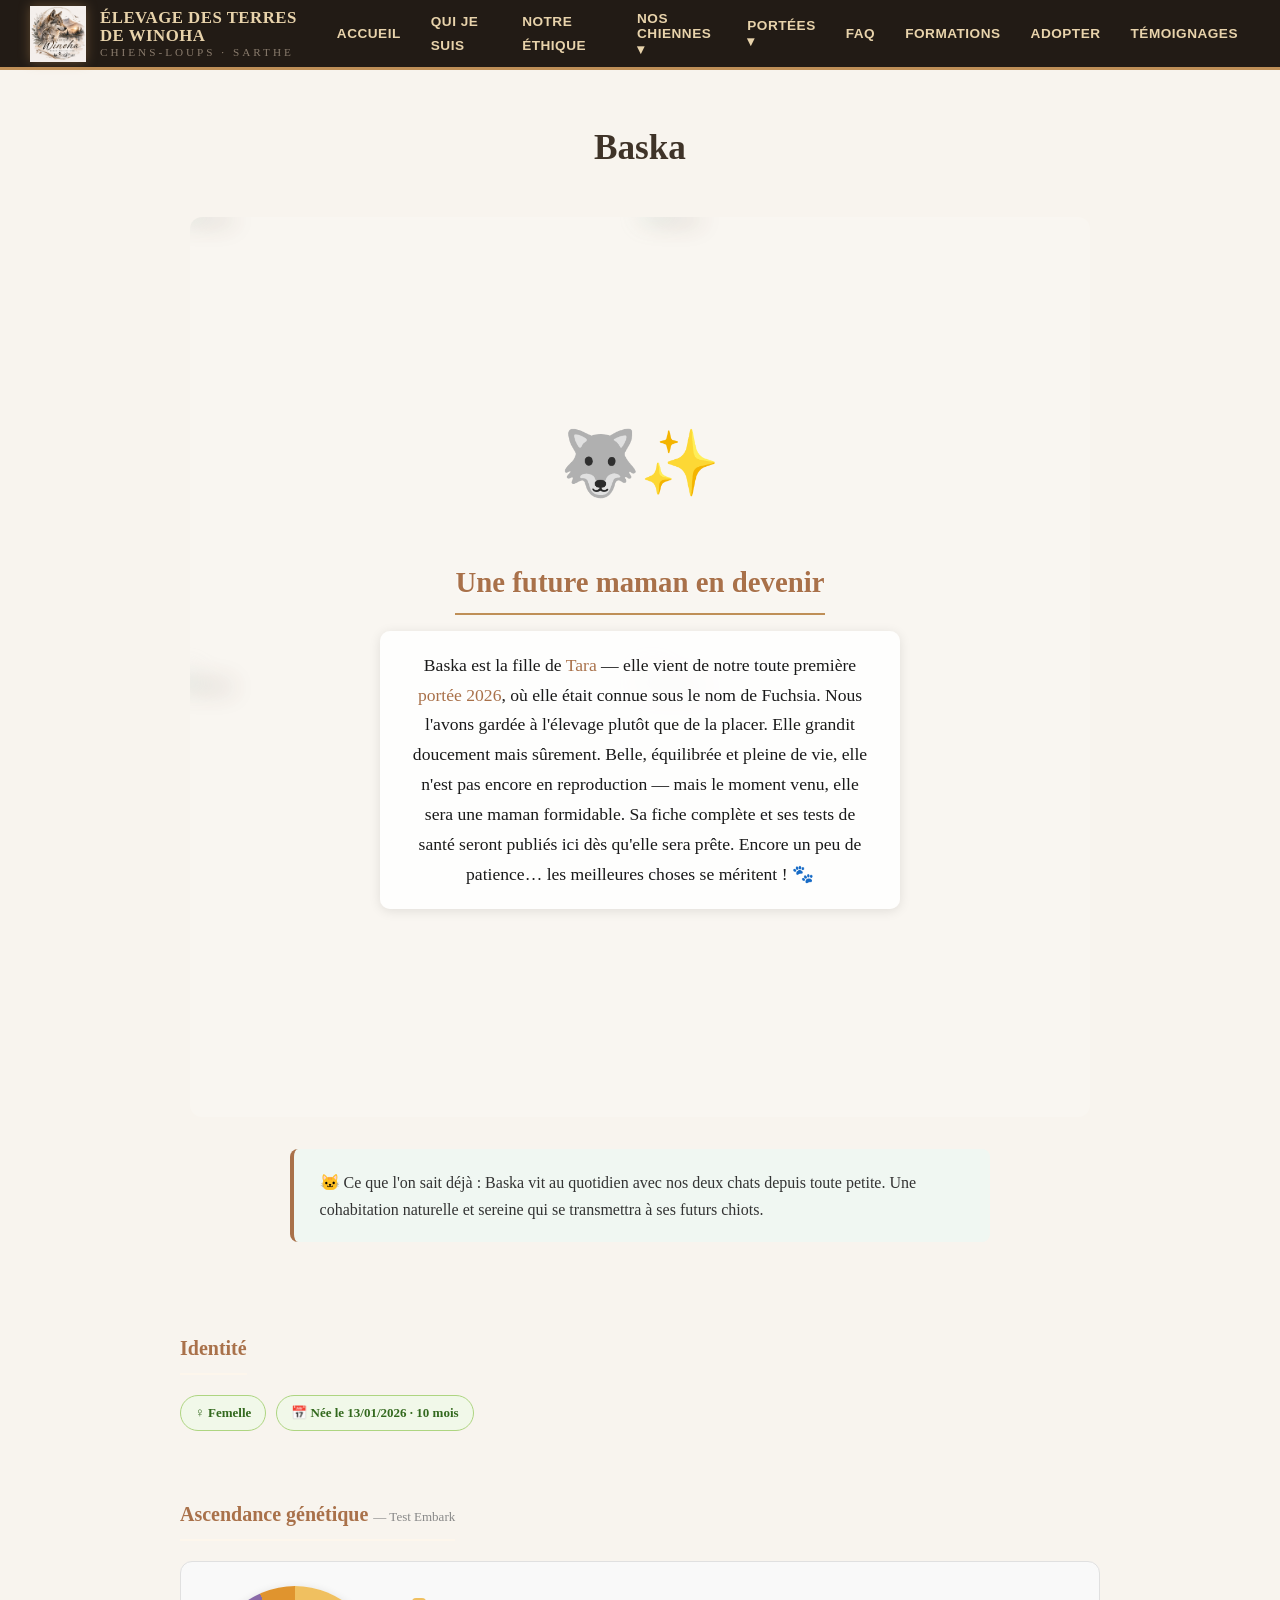
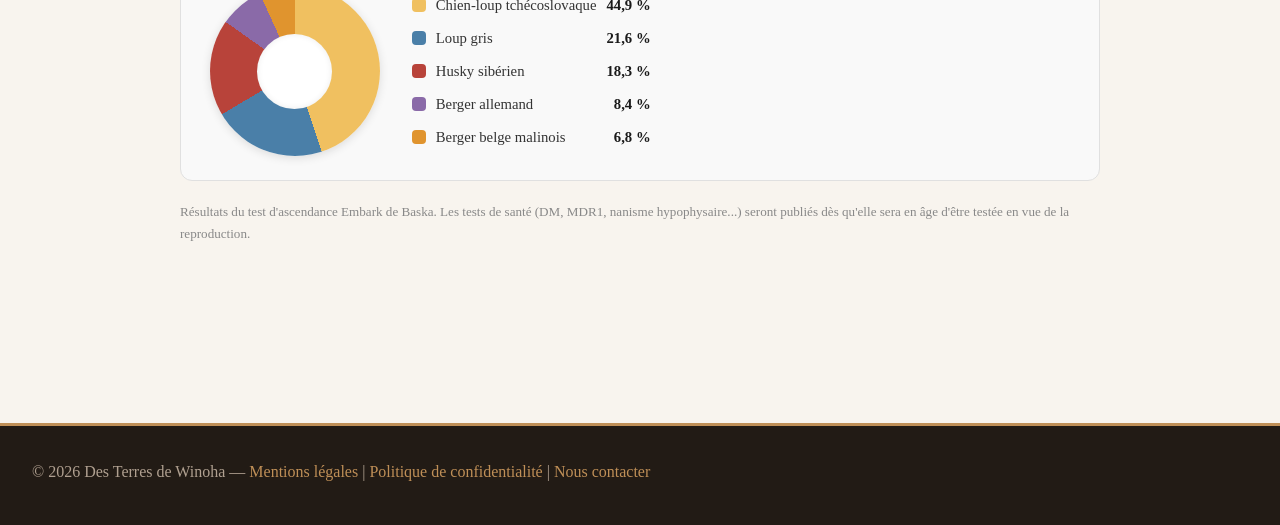
==== Baska.html @ 341aea9a "Add files via upload" ====
<!DOCTYPE html>
<html lang="fr">
<head>
<meta charset="UTF-8">
<meta name="description" content="Baska (ex-Fuchsia), fille de Tara issue de la portée 2026, future reproductrice de l'élevage Des Terres de Winoha en Sarthe.">
<meta name="viewport" content="width=device-width, initial-scale=1.0">
<title>Baska — Future reproductrice chien loup | Des Terres de Winoha</title>
<link rel="stylesheet" href="style.css?v=2">
<meta property="og:type" content="website">
<meta property="og:site_name" content="Des Terres de Winoha">
<meta property="og:title" content="Baska — Future reproductrice chien loup | Des Terres de Winoha">
<meta property="og:description" content="Baska (ex-Fuchsia), fille de Tara issue de la portée 2026, future reproductrice de l'élevage Des Terres de Winoha en Sarthe.">
<meta property="og:image" content="https://www.desterresdewinoha.fr/photos/logo-des-terres-de-winoha.png">
<meta property="og:image:width" content="512">
<meta property="og:image:height" content="512">
<meta property="og:url" content="https://www.desterresdewinoha.fr/Baska.html">
<meta name="twitter:card" content="summary">
<meta name="twitter:title" content="Baska — Future reproductrice chien loup | Des Terres de Winoha">
<meta name="twitter:description" content="Baska (ex-Fuchsia), fille de Tara issue de la portée 2026, future reproductrice de l'élevage Des Terres de Winoha en Sarthe.">
<meta name="twitter:image" content="https://www.desterresdewinoha.fr/photos/logo-des-terres-de-winoha.png">
<link rel="canonical" href="https://www.desterresdewinoha.fr/Baska.html">
<script src="Scripts/include.js?v=2" defer></script>
<script src="Scripts/burger.js?v=2" defer></script>
</head>
<body>

<div id="site-header"></div>

<h1>Baska</h1>

<div class="baska-en-devenir">
  <div class="baska-photos-floues">
    <img loading="lazy" src="photos/baska-chien-loup-avec-chaton-wolfpack.jpg" alt="Baska">
    <img loading="lazy" src="photos/baska-chien-loup-tunnel-chat-wolfpack.jpg" alt="Baska">
    <img loading="lazy" src="photos/baska-chien-loup-avec-chaton-wolfpack.jpg" alt="Baska">
    <img loading="lazy" src="photos/baska-chien-loup-tunnel-chat-wolfpack.jpg" alt="Baska">
  </div>
  <div class="baska-overlay">
    <div class="baska-emoji">🐺✨</div>
    <h2>Une future maman en devenir</h2>
    <p>
      Baska est la fille de <a href="Tara.html">Tara</a> — elle vient de notre toute première <a href="portee2026.html">portée 2026</a>, où elle était connue sous le nom de Fuchsia. Nous l'avons gardée à l'élevage plutôt que de la placer.
      Elle grandit doucement mais sûrement. Belle, équilibrée et pleine de vie, 
      elle n'est pas encore en reproduction — mais le moment venu, elle sera une maman 
      formidable. Sa fiche complète et ses tests de santé seront publiés ici dès qu'elle 
      sera prête. Encore un peu de patience… les meilleures choses se méritent ! 🐾
    </p>
  </div>
</div>

<div class="baska-encart-chat">
  🐱 Ce que l'on sait déjà : Baska vit au quotidien avec nos deux chats depuis toute petite. 
  Une cohabitation naturelle et sereine qui se transmettra à ses futurs chiots.
</div>

<div class="page-chien">

  <!-- IDENTITÉ -->
  <div class="section-fiche">
    <h2>Identité</h2>
    <div class="badges-identite">
      <span class="badge">♀ Femelle</span>
      <span class="badge">📅 Née le 13/01/2026 · <span id="age-baska"></span></span>
    </div>
  </div>

  <!-- ASCENDANCE GÉNÉTIQUE EMBARK -->
  <div class="section-fiche">
    <h2>Ascendance génétique <span style="font-size:13px; font-weight:400; color:#888;">— Test Embark</span></h2>

    <div class="bloc-genetique-ascendance">
      <div class="camembert-genetique" style="background: conic-gradient(
        var(--gene-clt) 0% 44.9%,
        var(--gene-loup) 44.9% 66.5%,
        var(--gene-husky) 66.5% 84.8%,
        var(--gene-berger) 84.8% 93.2%,
        var(--gene-malinois) 93.2% 100%
      );"></div>
      <ul class="legende-genetique">
        <li><span class="legende-pastille" style="background:var(--gene-clt);"></span> Chien-loup tchécoslovaque <span class="legende-pourcentage">44,9 %</span></li>
        <li><span class="legende-pastille" style="background:var(--gene-loup);"></span> Loup gris <span class="legende-pourcentage">21,6 %</span></li>
        <li><span class="legende-pastille" style="background:var(--gene-husky);"></span> Husky sibérien <span class="legende-pourcentage">18,3 %</span></li>
        <li><span class="legende-pastille" style="background:var(--gene-berger);"></span> Berger allemand <span class="legende-pourcentage">8,4 %</span></li>
        <li><span class="legende-pastille" style="background:var(--gene-malinois);"></span> Berger belge malinois <span class="legende-pourcentage">6,8 %</span></li>
      </ul>
    </div>
    <p class="mention-ascendance">Résultats du test d'ascendance Embark de Baska. Les tests de santé (DM, MDR1, nanisme hypophysaire...) seront publiés dès qu'elle sera en âge d'être testée en vue de la reproduction.</p>
  </div>

</div>

<script>
function calculerAgeLisible(dateNaissanceISO) {
  var naissance = new Date(dateNaissanceISO);
  var maintenant = new Date();
  var annees = maintenant.getFullYear() - naissance.getFullYear();
  var mois = maintenant.getMonth() - naissance.getMonth();
  if (maintenant.getDate() < naissance.getDate()) mois--;
  if (mois < 0) { annees--; mois += 12; }
  if (annees <= 0) return mois + ' mois';
  if (mois === 0) return annees + ' an' + (annees > 1 ? 's' : '');
  return annees + ' an' + (annees > 1 ? 's' : '') + ' et ' + mois + ' mois';
}
document.addEventListener('DOMContentLoaded', function () {
  var elAge = document.getElementById('age-baska');
  if (elAge) elAge.textContent = calculerAgeLisible('2026-01-13');
});
</script>

<div id="site-footer"></div>

</body>
</html>
---- style.css ----
/* ============================================================
   DES TERRES DE WINOHA — Identité visuelle 2026 (v2)
   Palette inspirée du nouveau logo — aquarelle sépia chaude
   Palette :
     --noir       : #221b15   (encre profonde, fond header)
     --brun-loup  : #3f3328   (brun terre du pelage, marque)
     --orange     : #a9714a   (terracotta chaud, boutons/CTA)
     --or         : #bf8f57   (or-brun doux, accents)
     --or-clair   : #e8d3ab   (beige doré clair, halos/badges)
     --gris-loup  : #8a7c6d   (taupe neutre, sous-titres)
     --blanc-neige: #f8f4ee   (fond crème chaud)
     --vert-foret : #5c6b4a   (sauge discret, indicateurs positifs)
     --texte      : #2a2016   (texte principal)
   ============================================================ */

:root {
  --noir:        #221b15;
  --brun-loup:   #3f3328;
  --orange:      #a9714a;
  --or:          #bf8f57;
  --or-clair:    #e8d3ab;
  --gris-loup:   #8a7c6d;
  --blanc-neige: #f8f4ee;
  --vert-foret:  #5c6b4a;
  --texte:       #2a2016;
  --fond-clair:  #fdf9f3;
  --fond-card:   #fdf9f3;
}

/* ==================== BASE ==================== */

*, *::before, *::after { box-sizing: border-box; }

html { scroll-behavior: smooth; }

body {
  font-family: Georgia, 'Times New Roman', serif;
  margin: 0;
  background: var(--blanc-neige);
  color: var(--texte);
  line-height: 1.7;
}

h1, h2, h3, h4 {
  font-family: Georgia, serif;
  color: var(--brun-loup);
}

h1 {
  font-size: 2.2rem;
  text-align: center;
  padding: 1.5rem 1rem 0.5rem;
  color: var(--brun-loup);
}

h2 {
  font-size: 1.5rem;
  border-bottom: 2px solid var(--or);
  padding-bottom: 6px;
  display: inline-block;
}

a { color: var(--orange); text-decoration: none; }
a:hover { color: var(--or); text-decoration: underline; }

/* ==================== HEADER ==================== */

header {
  background: var(--noir);
  padding: 0 30px;
  display: flex;
  justify-content: space-between;
  align-items: center;
  position: relative;
  z-index: 100;
  border-bottom: 3px solid var(--or);
  min-height: 70px;
}

.header-logo {
  display: flex;
  align-items: center;
  gap: 14px;
  text-decoration: none;
}

.header-logo img {
  height: 56px;
  width: 56px;
  object-fit: contain;
  filter: drop-shadow(0 0 6px rgba(191,143,87,0.4));
}

.header-logo-text {
  display: flex;
  flex-direction: column;
  line-height: 1.1;
}

.header-logo-text .logo-title {
  font-family: Georgia, serif;
  font-size: 1.05rem;
  font-weight: bold;
  color: var(--or-clair);
  letter-spacing: 0.5px;
  text-transform: uppercase;
  max-width: 260px;
}

.header-logo-text .logo-subtitle {
  font-size: 0.7rem;
  color: var(--gris-loup);
  letter-spacing: 3px;
  text-transform: uppercase;
}

/* ==================== NAVIGATION ==================== */

/* Wrapper de scroll mobile (neutre sur desktop) */
.nav-scroll-wrapper {
  display: contents;
}

nav {
  display: flex;
  align-items: center;
  gap: 6px;
}

nav a, .dropbtn {
  text-decoration: none;
  color: var(--or-clair);
  font-weight: bold;
  font-family: Arial, sans-serif;
  font-size: 0.85rem;
  letter-spacing: 0.5px;
  text-transform: uppercase;
  padding: 8px 12px;
  border-radius: 4px;
  transition: background 0.2s, color 0.2s;
  background: none;
  border: none;
  cursor: pointer;
  text-align: left;
}

nav a:hover, .dropbtn:hover {
  background: rgba(191,143,87,0.15);
  color: var(--or);
  text-decoration: none;
}

/* Dropdowns — le panel est géré par #dd-panel dans le HTML + burger.js */
.nav-dropdown { position: relative; }

/* ==================== HERO / BANNIÈRE ==================== */

.hero-banniere {
  width: 100%;
  height: 420px;
  position: relative;
  overflow: hidden;
}

.hero-banniere img {
  width: 100%;
  height: 100%;
  object-fit: cover;
  object-position: center 30%;
}

.hero-banniere-overlay {
  position: absolute;
  inset: 0;
  background: linear-gradient(
    to bottom,
    rgba(26,20,16,0.2) 0%,
    rgba(26,20,16,0.1) 30%,
    rgba(26,20,16,0.7) 70%,
    rgba(26,20,16,0.92) 100%
  );
  display: flex;
  flex-direction: column;
  align-items: center;
  justify-content: flex-end;
  padding-bottom: 40px;
  text-align: center;
}

.hero-banniere-overlay h1 {
  color: var(--or-clair);
  font-size: 2.8rem;
  text-shadow: 0 2px 12px rgba(0,0,0,0.7);
  margin: 0 0 8px;
  padding: 0;          /* annule le padding global du h1 */
  text-align: center;
}

.hero-banniere-overlay p {
  color: #e8d5b0;
  font-size: 1.1rem;
  text-shadow: 0 1px 6px rgba(0,0,0,0.6);
  margin: 0;
}

/* ==================== HERO CHIEN (fiches Tara etc.) ==================== */

.hero-chien {
  width: 100%;
  height: 320px;
  position: relative;
  overflow: hidden;
}

.hero-chien img {
  width: 100%;
  height: 100%;
  object-fit: cover;
  object-position: center 20%;
}

.hero-chien-overlay {
  position: absolute;
  inset: 0;
  background: linear-gradient(to bottom, transparent 50%, rgba(26,20,16,0.7) 100%);
}

/* ==================== CONTENU PRINCIPAL ==================== */

main, .page-content {
  max-width: 1100px;
  margin: 0 auto;
  padding: 2rem 1.5rem;
}

p { margin: 0 0 1rem; }

/* ==================== CARDS / SECTIONS ==================== */

.card {
  background: var(--fond-card);
  border-radius: 10px;
  box-shadow: 0 2px 12px rgba(61,46,30,0.1);
  padding: 1.5rem 2rem;
  margin-bottom: 2rem;
  border-top: 3px solid var(--or);
}

/* ==================== FOOTER ==================== */

footer {
  background: var(--noir);
  color: #b0a090;
  padding: 2rem 2rem 1.5rem;
  margin-top: 3rem;
  border-top: 3px solid var(--or);
}

footer a { color: var(--or); }
footer a:hover { color: var(--or-clair); }

.footer-content {
  display: flex;
  justify-content: space-between;
  flex-wrap: wrap;
  gap: 1.5rem;
  max-width: 1100px;
  margin: 0 auto 1.5rem;
}

.footer-col h4 {
  color: var(--or-clair);
  font-size: 0.85rem;
  letter-spacing: 2px;
  text-transform: uppercase;
  margin: 0 0 10px;
  border-bottom: 1px solid rgba(191,143,87,0.3);
  padding-bottom: 6px;
}

.footer-col p, .footer-col a {
  font-size: 0.88rem;
  line-height: 1.8;
  color: #b0a090;
  display: block;
}

.footer-bottom {
  text-align: center;
  font-size: 0.78rem;
  color: #6a5a4a;
  border-top: 1px solid rgba(191,143,87,0.2);
  padding-top: 1rem;
  max-width: 1100px;
  margin: 0 auto;
}

/* ==================== BOUTONS ==================== */

.btn-principal, .btn-cta-principal {
  display: inline-block;
  background: var(--orange);
  color: #fff !important;
  padding: 12px 28px;
  border-radius: 6px;
  font-weight: bold;
  font-family: Arial, sans-serif;
  text-decoration: none !important;
  transition: background 0.2s, transform 0.1s;
  border: none;
  cursor: pointer;
}

.btn-principal:hover, .btn-cta-principal:hover {
  background: var(--or);
  transform: translateY(-1px);
}

.btn-secondaire, .btn-cta-secondaire {
  display: inline-block;
  background: transparent;
  color: var(--orange) !important;
  padding: 11px 26px;
  border-radius: 6px;
  font-weight: bold;
  font-family: Arial, sans-serif;
  text-decoration: none !important;
  border: 2px solid var(--orange);
  transition: all 0.2s;
}

.btn-secondaire:hover, .btn-cta-secondaire:hover {
  background: var(--orange);
  color: #fff !important;
}

/* ==================== ALERTE CHIOT DISPONIBLE ==================== */

.alerte-dispo {
  background: linear-gradient(135deg, #221b15, #3f3328);
  border-top: 4px solid var(--or);
  border-bottom: 4px solid var(--or);
  padding: 1.5rem 1rem;
  text-align: center;
  animation: pulseBorder 2s ease-in-out infinite;
}

.alerte-vendu {
  animation: none;
  border-top-color: #5a9a6a;
  border-bottom-color: #5a9a6a;
  background: linear-gradient(135deg, #111a14, #1e3328);
}

.alerte-badge-vendu {
  background: #3a7a4a !important;
  box-shadow: 0 0 16px rgba(58,122,74,0.5) !important;
  animation: none !important;
}

.alerte-lien-email {
  color: var(--or-clair);
  text-decoration: underline;
  font-weight: bold;
}

@keyframes pulseBorder {
  0%, 100% { border-color: var(--or); }
  50% { border-color: var(--orange); }
}

.alerte-dispo-inner {
  max-width: 800px;
  margin: 0 auto;
  display: flex;
  flex-direction: column;
  align-items: center;
  gap: 0.8rem;
}

.alerte-badge {
  display: inline-block;
  background: var(--orange);
  color: white;
  font-weight: 900;
  font-size: 0.85rem;
  letter-spacing: 2px;
  text-transform: uppercase;
  padding: 6px 18px;
  border-radius: 20px;
  box-shadow: 0 0 16px rgba(200,99,26,0.6);
  animation: pulseGlow 1.5s ease-in-out infinite;
}

@keyframes pulseGlow {
  0%, 100% { box-shadow: 0 0 12px rgba(200,99,26,0.5); }
  50% { box-shadow: 0 0 28px rgba(200,99,26,0.9); }
}

.alerte-texte {
  color: #f0e8d0;
  font-size: 1.05rem;
  line-height: 1.6;
}

.alerte-texte strong {
  color: var(--or-clair);
  display: block;
  font-size: 1.2rem;
  margin-bottom: 4px;
}

.alerte-actions {
  display: flex;
  gap: 12px;
  flex-wrap: wrap;
  justify-content: center;
  margin-top: 4px;
}

.alerte-btn-principal {
  background: var(--orange);
  color: white !important;
  padding: 10px 24px;
  border-radius: 6px;
  font-weight: bold;
  text-decoration: none !important;
  transition: background 0.2s, transform 0.1s;
  font-size: 0.95rem;
}

.alerte-btn-principal:hover {
  background: var(--or);
  transform: translateY(-2px);
}

.alerte-btn-secondaire {
  background: transparent;
  color: var(--or-clair) !important;
  padding: 9px 22px;
  border-radius: 6px;
  font-weight: bold;
  text-decoration: none !important;
  border: 2px solid var(--or);
  transition: all 0.2s;
  font-size: 0.95rem;
}

.alerte-btn-secondaire:hover {
  background: var(--or);
  color: var(--noir) !important;
}

/* ==================== INDEX — SECTIONS ==================== */

.intro-wolfpack {
  display: grid;
  grid-template-columns: 1fr 1fr;
  gap: 2.5rem;
  align-items: center;
  padding: 2rem 2rem;
  max-width: 1100px;
  margin: 0 auto;
}

.intro-wolfpack img {
  width: 100%;
  border-radius: 10px;
  box-shadow: 0 4px 20px rgba(61,46,30,0.2);
}

.intro-wolfpack-texte h2 { border-bottom-color: var(--or); }

.points-forts {
  background: var(--brun-loup);
  padding: 2.5rem 2rem;
  text-align: center;
  display: grid;
  grid-template-columns: repeat(3, 1fr);
  gap: 1.5rem;
  max-width: 100%;
}

.points-forts h2 {
  color: var(--or-clair);
  text-align: center;
  border: none;
  margin-bottom: 2rem;
  font-size: 1.6rem;
  grid-column: 1 / -1;
}

.points-forts-grid {
  display: contents;
}

.point-fort {
  background: rgba(255,255,255,0.07);
  border-radius: 10px;
  padding: 1.5rem 1rem;
  border: 1px solid rgba(191,143,87,0.3);
}

.point-fort .emoji,
.point-fort .point-fort-icone { font-size: 2.5rem; display: block; margin-bottom: 0.6rem; }

.point-fort h3 {
  color: var(--or-clair);
  font-size: 1rem;
  margin: 0 0 0.5rem;
}

.point-fort p {
  color: #c8b89a;
  font-size: 0.9rem;
  margin: 0;
}

/* ==================== PORTÉE — grille chiots ==================== */

.chiots {
  display: grid;
  grid-template-columns: repeat(4, 1fr);
  gap: 16px;
  padding: 1rem 2rem 2rem;
  max-width: 1100px;
  margin: 0 auto;
}

.chiots > div {
  background: var(--fond-card);
  border-radius: 10px;
  overflow: hidden;
  box-shadow: 0 2px 10px rgba(61,46,30,0.1);
  transition: transform 0.2s, box-shadow 0.2s;
  border: 1px solid rgba(191,143,87,0.2);
}

.chiots > div:hover {
  transform: translateY(-3px);
  box-shadow: 0 6px 20px rgba(61,46,30,0.2);
}

.chiots a { text-decoration: none; display: block; }

.chiots img {
  width: 100%;
  aspect-ratio: 1;
  object-fit: cover;
  display: block;
}

.chiots p {
  text-align: center;
  padding: 8px 4px;
  font-weight: bold;
  font-size: 0.95rem;
  color: var(--brun-loup);
  margin: 0;
}

.chiot-sans-photo {
  width: 100%;
  aspect-ratio: 1;
  background: linear-gradient(135deg, #f0e8d8, #e8dcc8);
  display: flex;
  align-items: center;
  justify-content: center;
  font-size: 3rem;
  color: var(--or);
}

/* ==================== PORTÉE — fiches détail ==================== */

.parents {
  display: flex;
  gap: 2rem;
  justify-content: center;
  padding: 1.5rem 2rem;
  max-width: 700px;
  margin: 0 auto;
}

.parents > div {
  text-align: center;
  flex: 1;
}

.parents img {
  width: 100%;
  border-radius: 10px;
  aspect-ratio: 1;
  object-fit: cover;
  box-shadow: 0 3px 14px rgba(61,46,30,0.15);
  border: 2px solid var(--or);
}

.parents p {
  font-weight: bold;
  color: var(--brun-loup);
  margin-top: 8px;
}

.info-portee {
  background: linear-gradient(90deg, #fdf0dc, #fdf6ec);
  border-left: 4px solid var(--or);
  padding: 12px 20px;
  border-radius: 0 8px 8px 0;
  margin: 0 2rem 1.5rem;
  font-size: 0.95rem;
  color: var(--brun-loup);
  font-weight: bold;
}

.fiche-chiot {
  background: var(--fond-card);
  border-radius: 12px;
  padding: 1.5rem 2rem 2rem;
  margin: 0 2rem 2rem;
  border-top: 3px solid var(--or);
  box-shadow: 0 2px 12px rgba(61,46,30,0.08);
}

.fiche-chiot h3 {
  font-size: 1.4rem;
  color: var(--brun-loup);
  margin: 0 0 0.5rem;
}

.fiche-chiot p { color: #5a4030; font-size: 0.95rem; margin-bottom: 1rem; }

.album-chiot {
  display: grid;
  grid-template-columns: repeat(auto-fill, minmax(160px, 1fr));
  gap: 10px;
}

.album-chiot img {
  width: 100%;
  aspect-ratio: 1;
  object-fit: cover;
  border-radius: 8px;
  transition: transform 0.2s, box-shadow 0.2s;
  cursor: pointer;
  box-shadow: 0 2px 6px rgba(61,46,30,0.1);
}

.album-chiot img:hover {
  transform: scale(1.04);
  box-shadow: 0 4px 16px rgba(61,46,30,0.25);
}

.photos-a-venir {
  color: #9a7a5a;
  font-style: italic;
  padding: 1rem 0;
}

.lien-temoignages {
  text-align: center;
  padding: 1.5rem;
  background: linear-gradient(90deg, #fdf0dc, #fdf6ec);
  margin: 0 2rem 1.5rem;
  border-radius: 8px;
  border: 1px solid rgba(191,143,87,0.3);
}

.btn-temoignages {
  display: inline-block;
  background: var(--orange);
  color: #fff !important;
  padding: 10px 24px;
  border-radius: 6px;
  font-weight: bold;
  margin-top: 8px;
  text-decoration: none !important;
  transition: background 0.2s;
}

.btn-temoignages:hover { background: var(--or); }

.retour-liste {
  position: fixed;
  bottom: 20px;
  right: 20px;
  background: var(--orange);
  color: white;
  padding: 10px 16px;
  text-decoration: none;
  border-radius: 6px;
  font-weight: bold;
  z-index: 100;
  font-size: 0.85rem;
  box-shadow: 0 3px 12px rgba(0,0,0,0.2);
}
.retour-liste:hover { background: var(--or); color: white; text-decoration: none; }

/* ==================== FICHE CHIEN (Tara, Baska) ==================== */

.fiche-chien {
  display: grid;
  grid-template-columns: 1fr 1.6fr;
  gap: 2.5rem;
  max-width: 1000px;
  margin: 0 auto;
  padding: 2rem;
  align-items: start;
}

.photo-chien img {
  width: 100%;
  border-radius: 12px;
  box-shadow: 0 4px 20px rgba(61,46,30,0.2);
  border: 2px solid var(--or);
}

.info-chien h2 {
  color: var(--brun-loup);
  border-bottom-color: var(--or);
}

.info-chien ul {
  list-style: none;
  padding: 0;
}

.info-chien ul li {
  padding: 6px 0;
  border-bottom: 1px solid #e8dcc8;
  color: #4a3520;
  font-size: 0.95rem;
}

.info-chien ul li::before {
  content: "▸ ";
  color: var(--or);
}

/* Génétique badges */
.test-ok { color: var(--vert-foret); font-weight: bold; }
.test-porteur { color: var(--orange); font-weight: bold; }

/* Arbre généalogique */
.arbre-genealogique {
  max-width: 1000px;
  margin: 2rem auto;
  padding: 0 2rem;
}

/* Encart Winoha */
.encart-winoha {
  background: linear-gradient(135deg, #fdf6ec, #f5ead8);
  border-left: 4px solid var(--or);
  border-radius: 0 10px 10px 0;
  padding: 1.5rem 2rem;
  margin: 2rem;
  font-style: italic;
  color: #4a3520;
  box-shadow: 0 2px 10px rgba(61,46,30,0.08);
}

.encart-winoha strong { color: var(--brun-loup); font-style: normal; }

/* ==================== QUI JE SUIS ==================== */

.page-qui-je-suis {
  max-width: 1000px;
  margin: 0 auto;
  padding: 2rem;
}

.qjs-contenu {
  display: grid;
  grid-template-columns: 280px 1fr;
  gap: 2.5rem;
  align-items: start;
}

.qjs-wrapper {
  display: grid;
  grid-template-columns: 280px 1fr;
  gap: 2.5rem;
  align-items: start;
}

.qjs-photo img {
  width: 100%;
  max-width: 280px;
  border-radius: 12px;
  box-shadow: 0 4px 20px rgba(61,46,30,0.2);
  border: 2px solid var(--or);
}

.qjs-texte h1 {
  text-align: left;
  padding: 0 0 0.5rem;
  font-size: 1.8rem;
}

.qjs-certifications {
  display: flex;
  flex-wrap: wrap;
  gap: 10px;
  margin: 1.5rem 0 1.2rem;
}

.certification {
  display: inline-flex;
  align-items: center;
  gap: 6px;
  background: #fdf6ec;
  border: 1px solid var(--or);
  border-radius: 20px;
  padding: 6px 14px;
  font-size: 0.88rem;
  font-weight: bold;
  color: var(--brun-loup);
  text-decoration: none;
  transition: background 0.2s;
}

.certification:hover {
  background: #fde8c0;
  text-decoration: none;
  color: var(--brun-loup);
}

.certif-icone { font-size: 1rem; }

.btn-adopter {
  display: inline-block;
  background: var(--orange);
  color: #fff !important;
  padding: 11px 26px;
  border-radius: 6px;
  font-weight: bold;
  text-decoration: none !important;
  transition: background 0.2s;
  margin-top: 0.5rem;
}

.btn-adopter:hover { background: var(--or); }

/* ==================== NOTRE ÉTHIQUE ==================== */

.page-ethique {
  max-width: 860px;
  margin: 0 auto;
  padding: 1rem 2rem 3rem;
}

.intro-ethique {
  font-size: 1.05rem;
  color: #5a4030;
  line-height: 1.8;
  margin-bottom: 2.5rem;
  font-style: italic;
}

.ethique-section {
  display: grid;
  grid-template-columns: 80px 1fr;
  gap: 1.5rem;
  align-items: start;
  margin-bottom: 2.5rem;
  padding-bottom: 2.5rem;
  border-bottom: 1px solid #e8dcc8;
}

.ethique-section:last-of-type {
  border-bottom: none;
}

.ethique-icone-bloc {
  display: flex;
  align-items: flex-start;
  justify-content: center;
  padding-top: 4px;
}

.ethique-icone {
  font-size: 2.8rem;
  line-height: 1;
}

.ethique-texte h2 {
  color: var(--brun-loup);
  font-size: 1.2rem;
  margin: 0 0 0.8rem;
  border: none;
  display: block;
}

.ethique-texte p {
  color: #4a3520;
  font-size: 0.97rem;
  line-height: 1.8;
  margin-bottom: 0.8rem;
}

.ethique-texte a {
  color: var(--orange);
  font-weight: bold;
}

.ethique-tags {
  display: flex;
  flex-wrap: wrap;
  gap: 8px;
  margin-top: 1rem;
}

.ethique-tags span {
  background: #fdf0dc;
  border: 1px solid var(--or);
  color: var(--brun-loup);
  padding: 4px 12px;
  border-radius: 20px;
  font-size: 0.82rem;
  font-weight: bold;
}

.ethique-cta {
  display: flex;
  gap: 16px;
  flex-wrap: wrap;
  margin-top: 2rem;
}

@media (max-width: 600px) {
  .ethique-section {
    grid-template-columns: 52px 1fr;
    gap: 1rem;
  }
  .ethique-icone { font-size: 2.2rem; }
}

/* ==================== FAQ ==================== */

.page-faq {
  max-width: 800px;
  margin: 0 auto;
  padding: 1rem 2rem 3rem;
}

.page-faq h1 { text-align: left; }

.faq-categorie {
  margin-top: 2rem;
  margin-bottom: 12px;
  color: var(--brun-loup);
  font-size: 1.1rem;
  padding-bottom: 8px;
  border-bottom: 2px solid var(--or);
}

.bloc-faq, .faq-item {
  border: 1px solid #e8dcc8;
  border-radius: 8px;
  margin-bottom: 8px;
  overflow: hidden;
  background: var(--fond-card);
}

.faq-question {
  width: 100%;
  text-align: left;
  background: none;
  border: none;
  padding: 14px 18px;
  font-size: 1rem;
  font-weight: bold;
  color: var(--brun-loup);
  cursor: pointer;
  display: flex;
  justify-content: space-between;
  align-items: center;
  transition: background 0.15s;
  font-family: Georgia, serif;
}

.faq-question:hover { background: #fdf0dc; }
.faq-question.active { background: #fdf0dc; color: var(--orange); }

.faq-icone, .faq-arrow {
  transition: transform 0.2s;
  font-size: 0.8rem;
  color: var(--or);
  flex-shrink: 0;
}

.faq-question.active .faq-icone,
.faq-question.active .faq-arrow {
  transform: rotate(180deg);
}

.faq-reponse {
  display: none;
  padding: 4px 18px 16px;
  color: #4a3520;
  border-top: 1px solid #e8dcc8;
  font-size: 0.95rem;
  line-height: 1.7;
}

.faq-reponse a { color: var(--orange); font-weight: bold; }
.faq-reponse ul { margin: 10px 0; padding-left: 20px; }
.faq-reponse ul li { margin-bottom: 6px; line-height: 1.6; }

.section-questions-utilisateurs {
  margin-top: 3rem;
  padding-top: 2rem;
  border-top: 2px solid #e8dcc8;
}

.section-questions-utilisateurs h2 {
  margin-bottom: 8px;
  display: block;
  border-bottom: none;
}

.section-questions-utilisateurs > p {
  color: #7a5a3a;
  margin-bottom: 1.5rem;
  font-size: 0.95rem;
}

/* Section poser une question */
.section-poser-question {
  margin-top: 3rem;
  padding: 2rem;
  background: linear-gradient(135deg, #fdf6ec, #fdf0dc);
  border-radius: 12px;
  border: 1px solid rgba(191,143,87,0.3);
}

.section-poser-question h2 {
  color: var(--brun-loup);
  margin-bottom: 0.4rem;
  border: none;
  display: block;
}

.section-poser-question > p {
  color: #7a5a3a;
  margin-bottom: 1.5rem;
  font-size: 0.95rem;
}

.formulaire-faq {
  display: flex;
  flex-direction: column;
  gap: 1rem;
}

.champ-form {
  display: flex;
  flex-direction: column;
  gap: 5px;
}

.champ-form label {
  font-weight: bold;
  font-size: 0.9rem;
  color: var(--brun-loup);
}

.champ-form input,
.champ-form textarea {
  width: 100%;
  padding: 10px 14px;
  border: 1px solid #d0c0a8;
  border-radius: 6px;
  font-size: 1rem;
  font-family: inherit;
  background: #fff;
  color: var(--texte);
  transition: border-color 0.2s, box-shadow 0.2s;
  box-sizing: border-box;
}

.champ-form input:focus,
.champ-form textarea:focus {
  outline: none;
  border-color: var(--or);
  box-shadow: 0 0 0 3px rgba(191,143,87,0.15);
}

.champ-form textarea {
  resize: vertical;
  min-height: 100px;
}

.btn-envoyer {
  align-self: flex-start;
  background: var(--orange);
  color: white;
  border: none;
  padding: 12px 28px;
  border-radius: 6px;
  font-size: 1rem;
  font-weight: bold;
  font-family: inherit;
  cursor: pointer;
  transition: background 0.2s, transform 0.1s;
}

.btn-envoyer:hover {
  background: var(--or);
  transform: translateY(-1px);
}

.btn-envoyer:disabled {
  opacity: 0.6;
  cursor: not-allowed;
  transform: none;
}

.mention-recaptcha {
  font-size: 0.8rem;
  color: #9a8a7a;
  margin: 0;
}

.confirmation-envoi {
  background: #f0f7ec;
  border: 1px solid #8ab878;
  border-radius: 8px;
  padding: 1.2rem 1.5rem;
  color: #3a6028;
  font-weight: bold;
  display: none;
}

.chargement-faq {
  color: #9a8a7a;
  font-style: italic;
  font-size: 0.9rem;
}

.timeline { max-width: 700px; margin: 0 auto; padding: 0 2rem; }

.timeline-step {
  display: grid;
  grid-template-columns: 60px 1fr;
  gap: 1.5rem;
  margin-bottom: 2.5rem;
  position: relative;
}

.timeline-step::before {
  content: '';
  position: absolute;
  left: 29px;
  top: 60px;
  bottom: -20px;
  width: 2px;
  background: linear-gradient(to bottom, var(--or), transparent);
}

.timeline-step:last-child::before { display: none; }

.timeline-num {
  width: 60px;
  height: 60px;
  background: var(--orange);
  border-radius: 50%;
  display: flex;
  align-items: center;
  justify-content: center;
  font-size: 1.4rem;
  font-weight: bold;
  color: white;
  flex-shrink: 0;
  box-shadow: 0 3px 12px rgba(200,99,26,0.3);
}

.timeline-content h3 { color: var(--brun-loup); margin: 0 0 0.4rem; }
.timeline-content p { color: #4a3520; font-size: 0.95rem; margin: 0; }

/* Encart attention */
.encart-attention {
  background: #fff5e6;
  border-left: 4px solid var(--orange);
  border-radius: 0 8px 8px 0;
  padding: 1rem 1.5rem;
  margin: 1rem 0;
  color: #5a3010;
  font-size: 0.93rem;
}

/* ==================== TEMOIGNAGES ==================== */

.temoignage-card {
  background: var(--fond-card);
  border-radius: 12px;
  padding: 1.5rem 2rem;
  border-left: 4px solid var(--or);
  box-shadow: 0 2px 10px rgba(61,46,30,0.08);
  margin-bottom: 1.5rem;
  position: relative;
}

.temoignage-card .guillemets {
  font-size: 3rem;
  color: var(--or);
  line-height: 0.5;
  margin-bottom: 0.5rem;
  display: block;
}

/* ==================== MENTIONS / POLITIQUE ==================== */

.mentions-content, .politique-content {
  max-width: 800px;
  margin: 0 auto;
  padding: 1rem 2rem 3rem;
}

.mentions-content h2, .politique-content h2 {
  color: var(--brun-loup);
  margin-top: 2rem;
}

/* ==================== FORMULAIRES ==================== */

.form-contact input,
.form-contact textarea,
.form-contact select {
  width: 100%;
  padding: 10px 14px;
  border: 1px solid #d0c0a8;
  border-radius: 6px;
  font-size: 1rem;
  font-family: inherit;
  background: var(--fond-clair);
  color: var(--texte);
  margin-bottom: 1rem;
  transition: border-color 0.2s;
}

.form-contact input:focus,
.form-contact textarea:focus {
  outline: none;
  border-color: var(--or);
  box-shadow: 0 0 0 3px rgba(191,143,87,0.15);
}

/* ==================== PAGE ACCUEIL — sections sociales ==================== */

.social-section {
  background: var(--brun-loup);
  color: #e8d8c0;
  padding: 2rem;
  text-align: center;
}

.social-section h2 { color: var(--or-clair); border: none; }

.btn-tiktok {
  display: inline-flex;
  align-items: center;
  gap: 8px;
  background: #1a1a1a;
  color: #fff !important;
  padding: 12px 24px;
  border-radius: 8px;
  font-weight: bold;
  text-decoration: none !important;
  border: 1px solid #444;
  transition: background 0.2s;
}

.btn-tiktok:hover { background: #333; }

/* ==================== RESPONSIVE ==================== */

/* ==================== BURGER MOBILE ==================== */

.burger { display: none; }
.nav-overlay { display: none; }

@media (max-width: 768px) {

  /* Header */
  header {
    flex-direction: column;
    align-items: stretch;
    padding: 0;
    height: auto;
  }

  .header-logo {
    padding: 10px 16px;
    border-bottom: 1px solid rgba(191,143,87,0.2);
  }

  nav {
    display: flex !important;
    flex-direction: row;
    align-items: center;
    gap: 0;
    overflow: visible;
    padding: 0 8px;
    background: var(--noir);
  }

  /* Wrapper scrollable autour de la nav */
  .nav-scroll-wrapper {
    display: block;
    overflow-x: auto;
    overflow-y: hidden;
    -webkit-overflow-scrolling: touch;
    scrollbar-width: none;
    background: var(--noir);
    border-top: 1px solid rgba(191,143,87,0.15);
  }
  .nav-scroll-wrapper::-webkit-scrollbar { display: none; }

  nav a, .dropbtn {
    white-space: nowrap;
    font-size: 0.78rem;
    padding: 10px 12px;
    border-bottom: none;
    border-radius: 0;
    flex-shrink: 0;
    text-align: center;
  }

  .nav-dropdown { flex-shrink: 0; }



  /* Contenu */
  .chiots { grid-template-columns: repeat(2, 1fr); }
  .points-forts-grid { grid-template-columns: 1fr; }
  .intro-wolfpack { grid-template-columns: 1fr; }
  .fiche-chien { grid-template-columns: 1fr; }
  .qjs-wrapper, .qjs-contenu { grid-template-columns: 1fr; }
  .parents { flex-direction: row; flex-wrap: wrap; max-width: 100%; }
  .parents > div { flex: 1; min-width: 140px; }
  .fiche-chiot { margin: 0 0.5rem 1.5rem; padding: 1rem; }
  h1 { font-size: 1.6rem; }
  .hero-banniere { height: 280px; }
  .hero-banniere-overlay {
    justify-content: center;
    padding-bottom: 0;
    padding: 20px;
  }
  .hero-banniere-overlay h1 { font-size: 1.5rem; }
  .hero-banniere-overlay p { font-size: 0.9rem; display: none; }
  .album-chiot { grid-template-columns: repeat(auto-fill, minmax(110px, 1fr)); gap: 6px; }
  .points-forts { padding: 1.5rem 1rem; }
  .point-fort { padding: 1rem; }
  .intro-wolfpack { padding: 1.5rem 1rem; gap: 1.5rem; }
  .timeline { padding: 0 1rem; }
  .timeline-step { grid-template-columns: 48px 1fr; gap: 1rem; }
  .timeline-num { width: 48px; height: 48px; font-size: 1.2rem; }
  .page-faq { padding: 0.5rem 1rem 2rem; }
  .page-qui-je-suis { padding: 1rem; }
  .qjs-certifications { gap: 6px; }
  .certification { font-size: 0.8rem; padding: 5px 10px; }
  .info-portee { margin: 0 0.5rem 1rem; }
  .lien-temoignages { margin: 0 0.5rem 1rem; }
  .footer-content { flex-direction: column; gap: 1rem; }
  footer { padding: 1.5rem 1rem 1rem; }
}

@media (max-width: 480px) {
  .chiots { grid-template-columns: repeat(2, 1fr); gap: 8px; padding: 0.5rem; }
  .header-logo-text .logo-subtitle { display: none; }
  h1 { font-size: 1.4rem; }
  .hero-banniere { height: 240px; }
  .hero-banniere-overlay h1 { font-size: 1.3rem; }
  .album-chiot { grid-template-columns: repeat(3, 1fr); gap: 5px; }
  .fiche-chiot { margin: 0 0 1rem; border-radius: 8px; }
}

/* ==================== BASKA EN DEVENIR (conservé) ==================== */

.baska-en-devenir { position: relative; max-width: 900px; margin: 2rem auto; border-radius: 12px; overflow: hidden; }
.baska-photos-floues { display: grid; grid-template-columns: 1fr 1fr; gap: 8px; filter: blur(12px); transform: scale(1.03); opacity: 0.6; }
.baska-photos-floues img { width: 100%; aspect-ratio: 1; object-fit: cover; border-radius: 6px; }
.baska-overlay { position: absolute; inset: 0; display: flex; flex-direction: column; align-items: center; justify-content: center; text-align: center; padding: 2rem; background: rgba(255,255,255,0.1); }
.baska-overlay .baska-emoji { font-size: 4rem; margin-bottom: 1rem; }
.baska-overlay h2 { color: var(--or); font-size: 1.8rem; margin-bottom: 1rem; text-shadow: 0 1px 3px rgba(255,255,255,0.9); }
.baska-overlay p { color: var(--texte); font-size: 1.05rem; max-width: 520px; line-height: 1.7; background: rgba(255,255,255,0.88); padding: 1.2rem 1.8rem; border-radius: 10px; box-shadow: 0 2px 12px rgba(0,0,0,0.1); }
.baska-encart-chat { max-width: 700px; margin: 2rem auto; background: #fdf6ec; border-left: 4px solid var(--or); border-radius: 8px; padding: 1.2rem 1.6rem; font-size: 1rem; color: #4a3520; }





/* ── Dropdowns : les anciens .dropdown-content dans la nav sont cachés ── */
/* Le vrai panel est #dd-panel, enfant de <body>, géré par burger.js     */
.dropdown-content { display: none !important; }

/* ── Desktop : hover sur le panel via JS (même logique) ──────────────── */
/* Rien à faire en CSS — burger.js gère tout */

/* ── Bouton actif ─────────────────────────────────────────────────────── */
.dropbtn.dd-actif {
  color: var(--or-clair);
  background: rgba(191,143,87,0.15);
}


/* ================================================================
   STYLES SPÉCIFIQUES PAR PAGE (consolidés depuis les blocs inline)
   ================================================================ */

/* ==================== BASKA.HTML ==================== */
.baska-en-devenir {
  position: relative;
  max-width: 900px;
  margin: 2rem auto;
  border-radius: 12px;
  overflow: hidden;
}
.baska-photos-floues {
  display: grid;
  grid-template-columns: 1fr 1fr;
  gap: 8px;
  filter: blur(12px);
  transform: scale(1.03);
  opacity: 0.6;
}
.baska-photos-floues img {
  width: 100%;
  aspect-ratio: 1;
  object-fit: cover;
  border-radius: 6px;
}
.baska-overlay {
  position: absolute;
  inset: 0;
  display: flex;
  flex-direction: column;
  align-items: center;
  justify-content: center;
  text-align: center;
  padding: 2rem;
  background: rgba(255,255,255,0.15);
}
.baska-overlay .baska-emoji {
  font-size: 4rem;
  margin-bottom: 1rem;
}
.baska-overlay h2 {
  color: var(--orange);
  font-size: 1.8rem;
  margin-bottom: 1rem;
  text-shadow: 0 1px 3px rgba(255,255,255,0.9);
}
.baska-overlay p {
  color: #1a1a1a;
  font-size: 1.1rem;
  max-width: 520px;
  line-height: 1.7;
  background: rgba(255,255,255,0.85);
  padding: 1.2rem 1.8rem;
  border-radius: 10px;
  box-shadow: 0 2px 12px rgba(0,0,0,0.1);
}
.baska-encart-chat {
  max-width: 700px;
  margin: 2rem auto;
  background: #f0f7f2;
  border-left: 4px solid var(--orange);
  border-radius: 8px;
  padding: 1.2rem 1.6rem;
  font-size: 1rem;
  color: #333;
}


/* ==================== TARA.HTML ==================== */
.page-chien {
  max-width: 960px;
  margin: 0 auto;
  padding: 40px 20px 80px;
}

/* Hero */
.hero-portrait {
  display: grid;
  grid-template-columns: 1fr 1fr;
  gap: 40px;
  align-items: start;
  margin-bottom: 60px;
}

@media (max-width: 680px) {
  .hero-portrait { grid-template-columns: 1fr; }
}

.hero-portrait img {
  width: 100%;
  height: auto;
  border-radius: 16px;
  box-shadow: 0 8px 30px rgba(0,0,0,0.12);
  display: block;
}

.hero-infos h1 {
  font-size: 42px;
  margin-bottom: 4px;
  color: #1a1a1a;
}

.hero-infos .sous-titre {
  color: var(--orange);
  font-weight: 700;
  font-size: 15px;
  text-transform: uppercase;
  letter-spacing: 1.5px;
  margin-bottom: 24px;
}

.badges-identite {
  display: flex;
  flex-wrap: wrap;
  gap: 10px;
  margin-bottom: 28px;
}

.badge {
  background: #f1f8e9;
  border: 1.5px solid #aed581;
  color: #33691e;
  padding: 6px 14px;
  border-radius: 20px;
  font-size: 13px;
  font-weight: 600;
}

/* Sections */
.section-fiche {
  margin-bottom: 50px;
}

.section-fiche h2 {
  font-size: 20px;
  color: var(--orange);
  border-bottom: 2px solid #fdf6ec;
  padding-bottom: 8px;
  margin-bottom: 20px;
}

/* Tests génétiques */
.grille-tests {
  display: grid;
  grid-template-columns: 1fr 1fr;
  gap: 14px;
}

@media (max-width: 520px) {
  .grille-tests { grid-template-columns: 1fr; }
}

.test-item {
  display: flex;
  align-items: flex-start;
  gap: 12px;
  padding: 14px 16px;
  border-radius: 10px;
  background: #f9f9f9;
  border: 1.5px solid #e0e0e0;
}

.test-item.ok {
  background: #f1f8e9;
  border-color: #aed581;
}

.test-item.attention {
  background: #fff8e1;
  border-color: #ffd54f;
}

.test-icone {
  font-size: 20px;
  flex-shrink: 0;
  margin-top: 1px;
}

.test-nom {
  font-weight: 700;
  font-size: 14px;
  color: #1a1a1a;
  margin-bottom: 2px;
}

.test-resultat {
  font-size: 13px;
  color: #555;
}

.encart-nanisme {
  margin-top: 16px;
  background: #fff8e1;
  border-left: 4px solid #ffc107;
  padding: 16px 20px;
  border-radius: 0 10px 10px 0;
  font-size: 14px;
  line-height: 1.7;
  color: #5d4037;
}

.encart-nanisme strong { color: #e65100; }

/* ===== ARBRE GÉNÉALOGIQUE ===== */
.arbre-genealogique {
  overflow-x: auto;
  padding: 20px 0;
}

.arbre {
  display: flex;
  align-items: center;
  gap: 0;
  min-width: 700px;
  justify-content: center;
}

/* Colonne */
.arbre-col {
  display: flex;
  flex-direction: column;
  gap: 12px;
}

.arbre-col.col-tara { align-items: center; }
.arbre-col.col-parents { gap: 60px; }
.arbre-col.col-gparents { gap: 10px; }

/* Noeud */
.noeud {
  background: white;
  border: 2px solid var(--orange);
  border-radius: 10px;
  padding: 10px 14px;
  text-align: center;
  min-width: 170px;
  max-width: 190px;
  box-shadow: 0 2px 8px rgba(0,0,0,0.07);
}

.noeud.noeud-tara {
  background: var(--orange);
  color: white;
  border-color: var(--orange);
  font-size: 16px;
  padding: 14px 20px;
}

.noeud.noeud-parent {
  background: #f1f8e9;
  border-color: var(--orange);
}

.noeud.noeud-gparent {
  background: white;
  border-color: #aed581;
  min-width: 150px;
  max-width: 170px;
}

.noeud.etranger {
  border-color: #ccc;
  color: #999;
  font-style: italic;
}

.noeud-label {
  font-size: 10px;
  text-transform: uppercase;
  letter-spacing: 1px;
  margin-bottom: 4px;
  opacity: 0.7;
}

.noeud-tara .noeud-label { color: rgba(255,255,255,0.8); }

.noeud-nom {
  font-weight: 700;
  font-size: 12px;
  line-height: 1.3;
}

.noeud-tara .noeud-nom { font-size: 18px; color: white; }

.noeud-detail {
  font-size: 11px;
  color: #777;
  margin-top: 3px;
}

.noeud-tara .noeud-detail { color: rgba(255,255,255,0.75); }

/* Connecteurs SVG */
.connecteur {
  flex-shrink: 0;
}


/* ==================== COMMENT-ADOPTER.HTML ==================== */
/* ===== TIMELINE ===== */

.page-adoption {
  max-width: 800px;
  margin: 0 auto;
  padding: 40px 20px 80px;
}

.page-adoption h1 {
  text-align: center;
  margin-bottom: 12px;
}

.intro-adoption {
  text-align: center;
  color: #555;
  font-size: 16px;
  margin-bottom: 60px;
  max-width: 600px;
  margin-left: auto;
  margin-right: auto;
}

.timeline {
  position: relative;
  padding-left: 60px;
}

/* Ligne verticale */
.timeline::before {
  content: '';
  position: absolute;
  left: 20px;
  top: 0;
  bottom: 0;
  width: 3px;
  background: linear-gradient(to bottom, var(--orange), #81c784);
  border-radius: 3px;
}

/* Étape */
.etape {
  position: relative;
  margin-bottom: 48px;
}

.etape:last-child {
  margin-bottom: 0;
}

/* Point sur la ligne */
.etape::before {
  content: '';
  position: absolute;
  left: -48px;
  top: 6px;
  width: 18px;
  height: 18px;
  border-radius: 50%;
  background: var(--orange);
  border: 3px solid white;
  box-shadow: 0 0 0 3px var(--orange);
  z-index: 1;
}

/* Point spécial pour la dernière étape (coeur) */
.etape.etape-finale::before {
  background: #e53935;
  box-shadow: 0 0 0 3px #e53935;
}

/* ===== MOBILE ===== */
@media (max-width: 600px) {
  .page-adoption {
    padding: 20px 16px 60px;
  }

  .intro-adoption {
    font-size: 14px;
    margin-bottom: 36px;
  }

  .timeline {
    padding-left: 44px;
  }

  .timeline::before {
    left: 14px;
  }

  .etape::before {
    left: -36px;
    width: 14px;
    height: 14px;
    top: 5px;
  }

  .etape-titre {
    font-size: 17px;
  }

  .etape-contenu {
    font-size: 14px;
  }

  .encart-info, .encart-whatsapp {
    font-size: 13px;
    padding: 10px 12px;
  }

  .section-engagement {
    padding: 20px 16px;
    margin-top: 40px;
  }

  .section-engagement h2 {
    font-size: 18px;
  }
}

.etape-numero {
  font-size: 11px;
  font-weight: 700;
  text-transform: uppercase;
  letter-spacing: 1.5px;
  color: var(--orange);
  margin-bottom: 6px;
}

.etape-titre {
  font-size: 20px;
  font-weight: 700;
  color: #1a1a1a;
  margin-bottom: 10px;
  line-height: 1.3;
}

.etape-finale .etape-titre {
  color: #e53935;
}

.etape-contenu {
  color: #444;
  line-height: 1.75;
  font-size: 15px;
}

.etape-contenu a {
  color: var(--orange);
  font-weight: bold;
  text-decoration: underline;
}
.etape-contenu a.btn-contact {
  color: #fff;
  text-decoration: none;
}

.etape-contenu strong {
  color: #1a1a1a;
}

/* Encart info */
.encart-info {
  background: #fdf6ec;
  border-left: 4px solid var(--orange);
  padding: 14px 18px;
  border-radius: 0 8px 8px 0;
  margin-top: 14px;
  font-size: 14px;
  color: var(--orange);
  font-weight: 600;
}

/* Encart whatsapp */
.encart-whatsapp {
  background: #f1f8e9;
  border: 2px solid #aed581;
  padding: 14px 18px;
  border-radius: 8px;
  margin-top: 14px;
  font-size: 14px;
  color: #33691e;
}

/* Section engagement reprise */
.section-engagement {
  margin-top: 70px;
  padding: 36px;
  background: #f9f9f9;
  border-radius: 16px;
  border: 2px solid #e0e0e0;
  text-align: center;
}

.section-engagement h2 {
  margin-bottom: 12px;
  font-size: 22px;
}

.section-engagement p {
  color: #555;
  line-height: 1.75;
  max-width: 560px;
  margin: 0 auto;
}

/* CTA bas de page */
.cta-adoption {
  text-align: center;
  margin-top: 60px;
}

.cta-adoption p {
  color: #555;
  margin-bottom: 20px;
  font-size: 16px;
}


/* ==================== FORMATIONS.HTML ==================== */
.formations-container {
  max-width: 800px;
  margin: 2rem auto;
  padding: 0 2rem 4rem;
  position: relative;
}
.formations-floue {
  filter: blur(6px);
  opacity: 0.45;
  pointer-events: none;
  user-select: none;
}
.formations-overlay {
  position: absolute;
  inset: 0;
  display: flex;
  flex-direction: column;
  align-items: center;
  justify-content: center;
  text-align: center;
  padding: 2rem;
}
.formations-overlay .overlay-box {
  background: rgba(255,255,255,0.92);
  border-radius: 12px;
  padding: 2rem 2.5rem;
  box-shadow: 0 4px 24px rgba(61,46,30,0.15);
  border-top: 4px solid var(--or);
  max-width: 520px;
}
.formations-overlay .overlay-emoji {
  font-size: 3rem;
  display: block;
  margin-bottom: 1rem;
}
.formations-overlay h2 {
  color: var(--brun-loup);
  font-size: 1.4rem;
  margin-bottom: 1rem;
  border: none;
}
.formations-overlay p {
  color: #4a3520;
  font-size: 1rem;
  line-height: 1.7;
  margin: 0;
}


/* ==================== INDEX.HTML ==================== */
/* ===== HERO ===== */
.hero {
  position: relative;
  width: 100%;
  min-height: 480px;
  background: linear-gradient(135deg, #1a3a2a 0%, var(--orange) 60%, #4a9e6a 100%);
  display: flex;
  align-items: center;
  justify-content: center;
  text-align: center;
  padding: 60px 20px;
  overflow: hidden;
}

.hero::before {
  content: '';
  position: absolute;
  inset: 0;
  background: url('https://picsum.photos/seed/wolfhero/1200/600') center/cover no-repeat;
  opacity: 0.25;
}

.hero-contenu {
  position: relative;
  z-index: 1;
  max-width: 680px;
}

.hero-tag {
  display: inline-block;
  background: rgba(255,255,255,0.15);
  border: 1.5px solid rgba(255,255,255,0.4);
  color: white;
  font-size: 12px;
  font-weight: 700;
  letter-spacing: 2px;
  text-transform: uppercase;
  padding: 6px 16px;
  border-radius: 20px;
  margin-bottom: 20px;
}

.hero h1 {
  font-size: clamp(32px, 5vw, 56px);
  color: white;
  margin-bottom: 16px;
  line-height: 1.2;
  text-shadow: 0 2px 12px rgba(0,0,0,0.3);
}

.hero-sous-titre {
  color: rgba(255,255,255,0.85);
  font-size: 17px;
  line-height: 1.7;
  margin-bottom: 36px;
  max-width: 520px;
  margin-left: auto;
  margin-right: auto;
}

.hero-boutons {
  display: flex;
  gap: 14px;
  justify-content: center;
  flex-wrap: wrap;
}

.btn-hero-principal {
  background: white;
  color: var(--orange);
  font-weight: 700;
  padding: 14px 28px;
  border-radius: 8px;
  text-decoration: none;
  font-size: 15px;
  transition: transform 0.2s, box-shadow 0.2s;
  box-shadow: 0 4px 14px rgba(0,0,0,0.2);
}

.btn-hero-principal:hover {
  transform: translateY(-2px);
  box-shadow: 0 6px 20px rgba(0,0,0,0.25);
}

.btn-hero-secondaire {
  background: transparent;
  color: white;
  font-weight: 700;
  padding: 14px 28px;
  border-radius: 8px;
  text-decoration: none;
  font-size: 15px;
  border: 2px solid rgba(255,255,255,0.7);
  transition: background 0.2s;
}

.btn-hero-secondaire:hover {
  background: rgba(255,255,255,0.15);
}

/* ===== 3 POINTS FORTS ===== */
.points-forts {
  display: grid;
  grid-template-columns: repeat(3, 1fr);
  gap: 0;
  background: #1a3a2a;
}

@media (max-width: 640px) {
  .points-forts { grid-template-columns: 1fr; }
}

.point-fort {
  padding: 32px 28px;
  text-align: center;
  color: white;
  border-right: 1px solid rgba(255,255,255,0.1);
}

.point-fort:last-child { border-right: none; }

.point-fort-icone {
  font-size: 32px;
  margin-bottom: 12px;
}

.point-fort h3 {
  font-size: 15px;
  font-weight: 700;
  margin-bottom: 8px;
  color: #a8d5b5;
}

.point-fort p {
  font-size: 13px;
  color: rgba(255,255,255,0.65);
  line-height: 1.6;
}

/* ===== SECTION PRÉSENTATION ===== */
.section-presentation {
  max-width: 760px;
  margin: 60px auto;
  padding: 0 20px;
  text-align: center;
}

.section-presentation h2 {
  font-size: 28px;
  color: #1a1a1a;
  margin-bottom: 16px;
}

.section-presentation p {
  color: #555;
  font-size: 16px;
  line-height: 1.8;
  margin-bottom: 28px;
}

/* ===== RÉSEAUX SOCIAUX ===== */
.section-reseaux {
  max-width: 1100px;
  margin: 0 auto 60px;
  padding: 0 20px;
  display: grid;
  grid-template-columns: 1fr 1fr;
  gap: 40px;
  align-items: start;
}

@media (max-width: 760px) {
  .section-reseaux { grid-template-columns: 1fr; }
}

.bloc-reseau h2 {
  font-size: 20px;
  color: #1a1a1a;
  margin-bottom: 6px;
  display: flex;
  align-items: center;
  gap: 10px;
}

.bloc-reseau .reseau-sous-titre {
  font-size: 13px;
  color: #888;
  margin-bottom: 16px;
}

.bloc-reseau a.lien-reseau {
  display: inline-block;
  margin-top: 12px;
  font-size: 13px;
  color: var(--orange);
  font-weight: 600;
  text-decoration: none;
}

.bloc-reseau a.lien-reseau:hover { text-decoration: underline; }

/* Placeholder SnapWidget */
.snapwidget-placeholder {
  background: #f5f5f5;
  border: 2px dashed #ccc;
  border-radius: 12px;
  padding: 40px 20px;
  text-align: center;
  color: #888;
}

.snapwidget-placeholder .placeholder-titre {
  font-size: 15px;
  font-weight: 700;
  color: #555;
  margin-bottom: 10px;
}

.snapwidget-placeholder ol {
  text-align: left;
  max-width: 340px;
  margin: 16px auto 0;
  font-size: 13px;
  line-height: 2;
  color: #666;
}


/* ==================== MENTIONS-LEGALES.HTML ==================== */
.mentions-content {
  max-width: 800px;
  margin: 0 auto;
  padding: 1rem 2rem 4rem;
}
.mentions-content h2 {
  color: var(--brun-loup);
  font-size: 1.15rem;
  margin-top: 2.5rem;
  margin-bottom: 0.5rem;
  padding-bottom: 6px;
  border-bottom: 2px solid var(--or);
  display: block;
}
.mentions-content p {
  color: #4a3520;
  font-size: 0.97rem;
  line-height: 1.8;
  margin-bottom: 0.5rem;
}
.mentions-content a {
  color: var(--orange);
  word-break: break-all;
}
.mentions-content a:hover {
  color: var(--or);
}


/* ==================== POLITIQUE-CONFIDENTIALITE.HTML ==================== */
.politique-content {
  max-width: 800px;
  margin: 0 auto;
  padding: 1rem 2rem 4rem;
}
.politique-content h2 {
  color: var(--brun-loup);
  font-size: 1.15rem;
  margin-top: 2.5rem;
  margin-bottom: 0.5rem;
  padding-bottom: 6px;
  border-bottom: 2px solid var(--or);
  display: block;
}
.politique-content h3 {
  color: var(--orange);
  font-size: 1rem;
  margin-top: 1.5rem;
  margin-bottom: 0.4rem;
}
.politique-content p {
  color: #4a3520;
  font-size: 0.97rem;
  line-height: 1.8;
  margin-bottom: 0.5rem;
}
.politique-content ul {
  color: #4a3520;
  font-size: 0.97rem;
  line-height: 1.8;
  padding-left: 1.5rem;
  margin-bottom: 1rem;
}
.politique-content ul li {
  margin-bottom: 4px;
}
.politique-content a {
  color: var(--orange);
  word-break: break-all;
}
.politique-content a:hover { color: var(--or); }
.encart-droits {
  background: linear-gradient(135deg, #fdf6ec, #fdf0dc);
  border-left: 4px solid var(--or);
  border-radius: 0 8px 8px 0;
  padding: 1.2rem 1.5rem;
  margin: 1.5rem 0;
}
.encart-droits p { margin: 0; font-size: 0.95rem; }


/* ==================== PORTEE2026.HTML ==================== */
.chiot-sans-photo {
  width: 100%;
  aspect-ratio: 1;
  background: #fdf6ec;
  display: flex;
  align-items: center;
  justify-content: center;
  font-size: 3rem;
  border-radius: 6px;
  color: #aaa;
}
.photos-a-venir {
  color: #9a7a5a;
  font-style: italic;
  padding: 1rem 0;
}
.retour-liste {
  position: fixed;
  bottom: 20px;
  right: 20px;
  background: var(--orange, #a9714a);
  color: white;
  padding: 10px 15px;
  text-decoration: none;
  border-radius: 5px;
  font-weight: bold;
  z-index: 100;
}
.retour-liste:hover { background: var(--brun-loup, #3f3328); }

/* ===== LIGHTBOX ===== */
#lightbox {
  display: none;
  position: fixed;
  inset: 0;
  background: rgba(20,14,8,0.93);
  z-index: 9999;
  align-items: center;
  justify-content: center;
}
#lightbox.open { display: flex; }
#lightbox-img {
  max-width: 90vw;
  max-height: 90vh;
  border-radius: 8px;
  box-shadow: 0 8px 40px rgba(0,0,0,0.7);
  object-fit: contain;
  display: block;
}
#lightbox-close {
  position: absolute;
  top: 18px;
  right: 26px;
  color: #e8d3ab;
  font-size: 2.8rem;
  cursor: pointer;
  line-height: 1;
  font-weight: 300;
  z-index: 10000;
}
#lightbox-prev, #lightbox-next {
  position: absolute;
  top: 50%;
  transform: translateY(-50%);
  color: #e8d3ab;
  font-size: 2.5rem;
  cursor: pointer;
  padding: 12px 18px;
  background: rgba(26,20,16,0.55);
  border-radius: 6px;
  user-select: none;
  line-height: 1;
  z-index: 10000;
}
#lightbox-prev { left: 14px; }
#lightbox-next { right: 14px; }
#lightbox-prev:hover, #lightbox-next:hover { background: rgba(191,143,87,0.35); }


/* ==================== TEMOIGNAGES.HTML ==================== */
.page-temoignages {
  max-width: 1000px;
  margin: 0 auto;
  padding: 3rem 1.5rem 4rem;
}

.page-temoignages h1 {
  text-align: center;
  font-size: 2rem;
  color: var(--or-clair);
  margin-bottom: 0.6rem;
}

.intro-temoignages {
  text-align: center;
  color: #c8b89a;
  font-size: 1.05rem;
  margin-bottom: 2.5rem;
}

/* NOTE GOOGLE GLOBALE */
.google-note-globale {
  display: flex;
  align-items: center;
  justify-content: center;
  gap: 0.7rem;
  background: linear-gradient(135deg, #221b15, #2a1e10);
  border: 1px solid var(--or);
  border-radius: 12px;
  padding: 1.2rem 2rem;
  margin-bottom: 2.5rem;
  flex-wrap: wrap;
}

.google-note-etoiles {
  color: #fbbc05;
  font-size: 1.6rem;
  letter-spacing: 2px;
}

.google-note-chiffre {
  font-size: 2rem;
  font-weight: 900;
  color: var(--or-clair);
}

.google-note-label {
  color: #c8b89a;
  font-size: 0.95rem;
}

.google-note-lien {
  color: var(--or);
  text-decoration: none;
  font-weight: bold;
  font-size: 0.95rem;
  border-bottom: 1px solid var(--or);
  transition: color 0.2s;
  margin-left: 0.5rem;
}

.google-note-lien:hover { color: var(--or-clair); }

/* GRILLE AVIS */
.grille-avis-google {
  display: grid;
  grid-template-columns: repeat(auto-fit, minmax(280px, 1fr));
  gap: 1.5rem;
  margin-bottom: 2.5rem;
}

.carte-avis-google {
  background: linear-gradient(160deg, #1e1510, #2e2015);
  border: 1px solid rgba(191,143,87,0.25);
  border-radius: 12px;
  padding: 1.4rem 1.5rem 1.5rem;
  transition: border-color 0.2s, transform 0.2s;
}

.carte-avis-google:hover {
  border-color: var(--or);
  transform: translateY(-3px);
}

.avis-header {
  display: flex;
  align-items: center;
  gap: 0.7rem;
  margin-bottom: 0.6rem;
}

.avis-avatar {
  width: 40px;
  height: 40px;
  border-radius: 50%;
  background: var(--orange);
  color: white;
  font-weight: 900;
  font-size: 1.1rem;
  display: flex;
  align-items: center;
  justify-content: center;
  flex-shrink: 0;
}

.avis-auteur-bloc {
  display: flex;
  flex-direction: column;
  flex: 1;
}

.avis-auteur {
  color: var(--or-clair);
  font-weight: bold;
  font-size: 0.95rem;
}

.avis-date {
  color: #8a7a60;
  font-size: 0.8rem;
}

.avis-google-logo {
  opacity: 0.85;
  flex-shrink: 0;
}

.avis-etoiles {
  color: #fbbc05;
  font-size: 1.1rem;
  letter-spacing: 1px;
  margin-bottom: 0.7rem;
}

.avis-texte {
  color: #d0c0a0;
  font-size: 0.97rem;
  line-height: 1.65;
  margin: 0;
}

.avis-lire-plus {
  color: var(--or);
  text-decoration: none;
  font-size: 0.88rem;
  white-space: nowrap;
}

.avis-lire-plus:hover { text-decoration: underline; }

.avis-insta {
  color: var(--or);
  text-decoration: none;
  font-size: 0.8rem;
}

.avis-insta:hover { text-decoration: underline; }

/* CTA BAS DE PAGE */
.google-cta-wrapper {
  text-align: center;
  margin-top: 1rem;
}

.btn-google-avis {
  display: inline-flex;
  align-items: center;
  gap: 0.6rem;
  background: white;
  color: #444;
  font-weight: bold;
  padding: 0.75rem 1.6rem;
  border-radius: 8px;
  text-decoration: none;
  font-size: 0.95rem;
  transition: box-shadow 0.2s, transform 0.1s;
  box-shadow: 0 2px 8px rgba(0,0,0,0.3);
}

.btn-google-avis:hover {
  box-shadow: 0 4px 16px rgba(0,0,0,0.4);
  transform: translateY(-2px);
}

/* Anciennes classes WIP conservées si utilisées ailleurs */
.wip-wrapper {
  position: relative;
  overflow: hidden;
  border-radius: 12px;
}

.wip-flou {
  filter: blur(4px);
  pointer-events: none;
  user-select: none;
  opacity: 0.6;
}

.wip-bandeau {
  position: absolute;
  top: 50%;
  left: 50%;
  transform: translate(-50%, -50%) rotate(-35deg);
  background: var(--orange);
  color: white;
  font-size: 28px;
  font-weight: 900;
  letter-spacing: 4px;
  padding: 14px 80px;
  white-space: nowrap;
  z-index: 10;
  box-shadow: 0 4px 20px rgba(0,0,0,0.3);
  text-transform: uppercase;
  border-top: 3px solid rgba(255,255,255,0.3);
  border-bottom: 3px solid rgba(255,255,255,0.3);
}


/* ==================== LIEN NAV ACTIF ==================== */
#nav-menu a.nav-actif {
  color: var(--or-clair);
  border-bottom: 2px solid var(--or);
}

/* ==================== BOUTON RETOUR EN HAUT ==================== */
#btn-top {
  display: none;
  position: fixed;
  bottom: 24px;
  right: 20px;
  width: 42px;
  height: 42px;
  background: var(--or);
  color: var(--noir);
  border: none;
  border-radius: 50%;
  font-size: 1.2rem;
  cursor: pointer;
  z-index: 9000;
  box-shadow: 0 3px 12px rgba(0,0,0,0.3);
  transition: background 0.2s, transform 0.2s;
  line-height: 42px;
  text-align: center;
}
#btn-top:hover { background: var(--or-clair); transform: translateY(-2px); }
#btn-top.visible { display: block; }

/* ==================== FORMULAIRE PRÉ-INSCRIPTION ==================== */
.form-preinscription {
  background: var(--fond-card);
  border: 1px solid rgba(191,143,87,0.3);
  border-top: 4px solid var(--or);
  border-radius: 10px;
  padding: 1.8rem 2rem;
  max-width: 480px;
  margin: 2rem auto 0;
}
.form-preinscription h3 {
  color: var(--brun-loup);
  font-size: 1.1rem;
  margin: 0 0 0.4rem;
  border: none;
}
.form-preinscription p {
  font-size: 0.9rem;
  color: #7a6a5a;
  margin: 0 0 1.2rem;
}
.form-preinscription input[type="email"] {
  width: 100%;
  padding: 10px 14px;
  border: 1px solid rgba(191,143,87,0.4);
  border-radius: 6px;
  font-size: 1rem;
  background: #fff;
  color: var(--texte);
  box-sizing: border-box;
  margin-bottom: 0.8rem;
}
.form-preinscription input[type="email"]:focus {
  outline: none;
  border-color: var(--or);
  box-shadow: 0 0 0 3px rgba(191,143,87,0.15);
}
.form-preinscription .btn-preinscription {
  width: 100%;
  background: var(--or);
  color: var(--noir);
  border: none;
  border-radius: 6px;
  padding: 11px;
  font-size: 0.95rem;
  font-weight: bold;
  cursor: pointer;
  transition: background 0.2s;
}
.form-preinscription .btn-preinscription:hover { background: var(--or-clair); }
.form-preinscription .mention-rgpd {
  font-size: 0.78rem;
  color: #9a8a7a;
  margin: 0.7rem 0 0;
  text-align: center;
}
.form-confirm {
  text-align: center;
  color: var(--vert-foret);
  font-weight: bold;
  padding: 1rem;
  display: none;
}

/* ==================== CLASSES EXTRAITES DES STYLES INLINE ==================== */
.hero-boutons-wrapper {
  display: flex;
  gap: 1rem;
  margin-top: 1.2rem;
  flex-wrap: wrap;
  justify-content: center;
  width: 100%;
  padding: 0 1rem;
  box-sizing: border-box;
}
.btn-secondaire-or {
  border-color: #e8d3ab;
  color: #e8d3ab;
}
.tiktok-wrapper {
  text-align: center;
  padding: 20px 20px 60px;
}
.btn-tiktok {
  display: inline-flex;
  align-items: center;
  gap: 12px;
  background: #010101;
  color: white;
  font-weight: 700;
  font-size: 15px;
  padding: 16px 30px;
  border-radius: 10px;
  text-decoration: none;
  box-shadow: 0 4px 14px rgba(0,0,0,0.2);
}
.btn-tiktok:hover { opacity: 0.85; color: white; text-decoration: none; }
.tiktok-icon { font-size: 24px; }

/* Masquer le bouton retour en haut global sur les pages avec navigation propre */
.no-btn-top #btn-top { display: none !important; }

/* ==================== GRAPHIQUE GÉNÉTIQUE EMBARK (CAMEMBERT) ==================== */
:root {
  --gene-clt:      #f0c060; /* jaune — Chien-loup tchécoslovaque */
  --gene-loup:     #4a7fa8; /* bleu — Loup gris */
  --gene-husky:    #b8433a; /* rouge — Husky sibérien */
  --gene-berger:   #8a6aa8; /* mauve — Berger allemand */
  --gene-malinois: #e0942e; /* orange — Berger belge malinois */
}

.bloc-genetique-ascendance {
  display: flex;
  align-items: center;
  gap: 2rem;
  flex-wrap: wrap;
  background: #f9f9f9;
  border: 1.5px solid #e0e0e0;
  border-radius: 12px;
  padding: 1.5rem 1.8rem;
  margin-bottom: 1.2rem;
}

.camembert-genetique {
  width: 170px;
  height: 170px;
  border-radius: 50%;
  flex-shrink: 0;
  position: relative;
  box-shadow: 0 2px 10px rgba(0,0,0,0.12);
}

.camembert-genetique::after {
  content: '';
  position: absolute;
  inset: 28%;
  background: #fff;
  border-radius: 50%;
  box-shadow: inset 0 0 6px rgba(0,0,0,0.08);
}

.legende-genetique {
  list-style: none;
  padding: 0;
  margin: 0;
  display: flex;
  flex-direction: column;
  gap: 8px;
  min-width: 220px;
}

.legende-genetique li {
  display: flex;
  align-items: center;
  gap: 10px;
  font-size: 0.92rem;
  color: #333;
}

.legende-pastille {
  width: 14px;
  height: 14px;
  border-radius: 4px;
  flex-shrink: 0;
}

.legende-pourcentage {
  margin-left: auto;
  font-weight: 700;
  color: #1a1a1a;
}

.mention-ascendance {
  font-size: 0.82rem;
  color: #888;
  margin-top: 0.6rem;
}

/* ==================== DESCRIPTION CHIOTS ==================== */
.desc-chiot {
  font-size: 0.97rem;
  color: #5a4535;
  line-height: 1.75;
  margin: 0.4rem 0 1.2rem;
  font-style: italic;
  border-left: 3px solid var(--or);
  padding-left: 0.9rem;
}

.btn-contact {
  display: inline-block;
  background: var(--orange);
  color: #fff;
  font-weight: bold;
  padding: 12px 24px;
  border-radius: 8px;
  text-decoration: none;
  font-size: 0.95rem;
  transition: background 0.2s, transform 0.15s;
  margin-top: 1rem;
}
.btn-contact:hover {
  background: #a85215;
  color: #fff;
  text-decoration: none;
  transform: translateY(-1px);
}
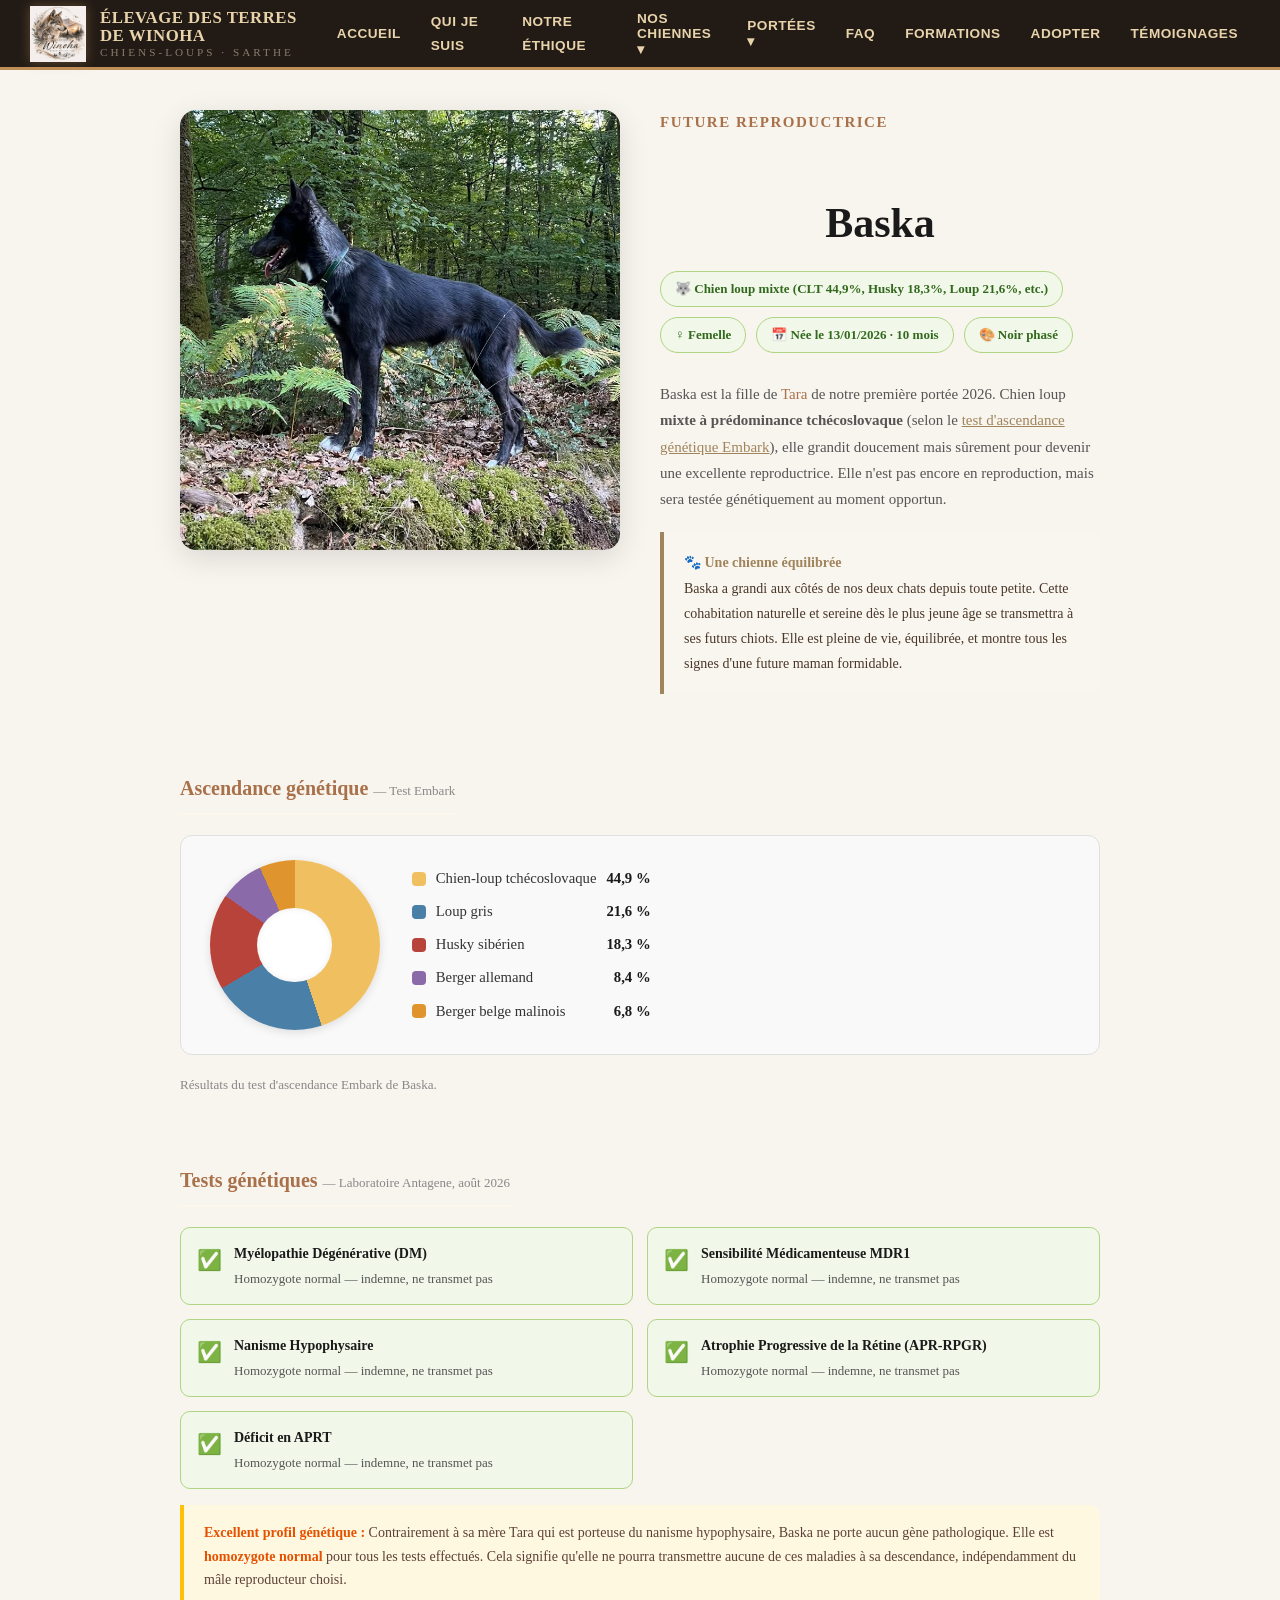
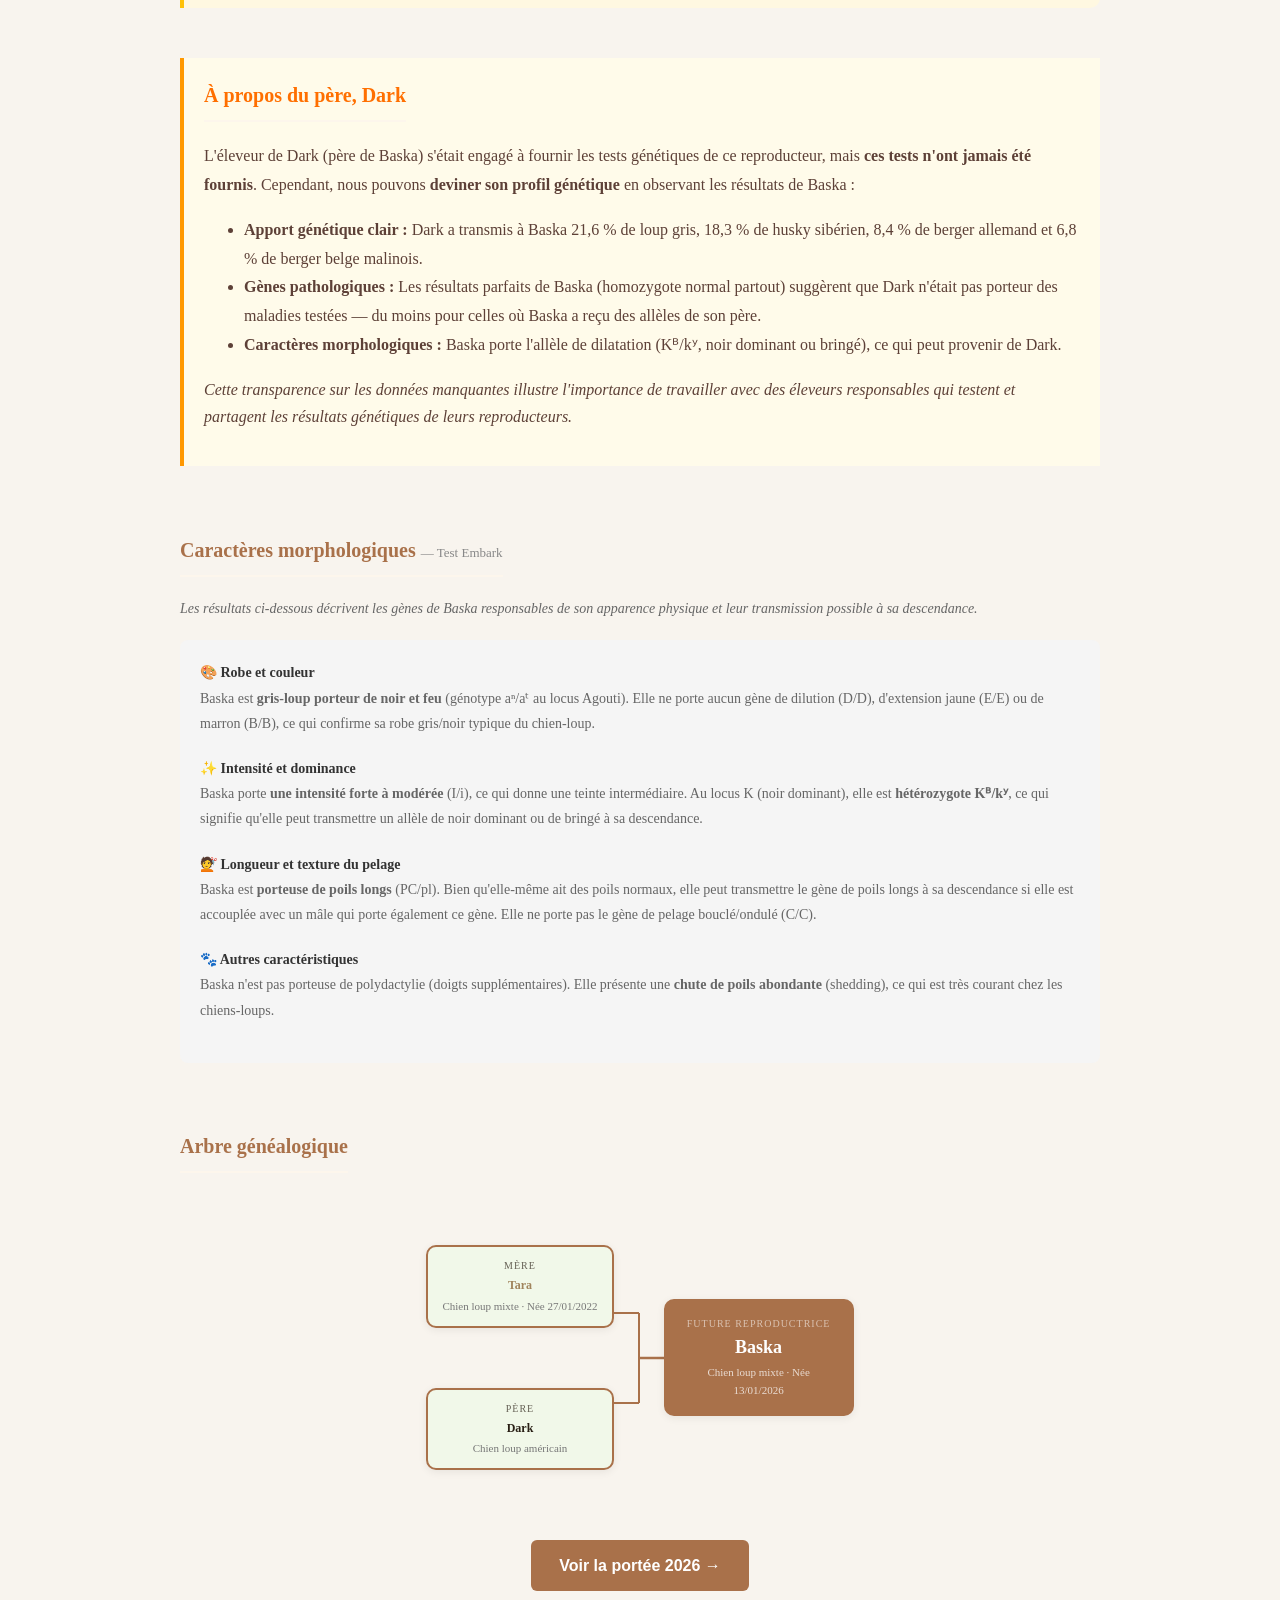
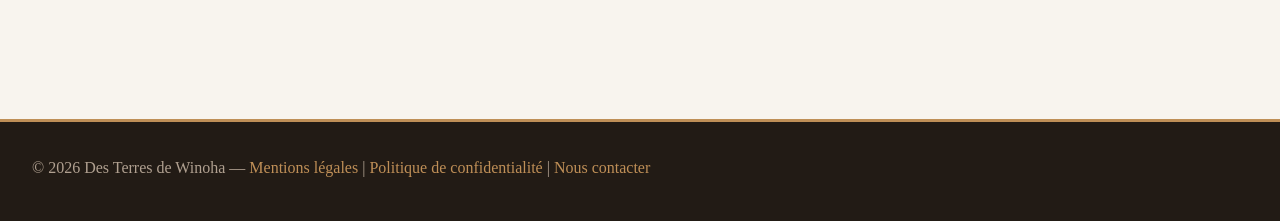
==== commit 66d3348d: "Add files via upload" ====
--- a/Baska.html
+++ b/Baska.html
@@ -2,21 +2,21 @@
 <html lang="fr">
 <head>
 <meta charset="UTF-8">
-<meta name="description" content="Baska (ex-Fuchsia), fille de Tara issue de la portée 2026, future reproductrice de l'élevage Des Terres de Winoha en Sarthe.">
 <meta name="viewport" content="width=device-width, initial-scale=1.0">
-<title>Baska — Future reproductrice chien loup | Des Terres de Winoha</title>
+<title>Baska — Chien loup mixte future reproductrice | Des Terres de Winoha</title>
+<meta name="description" content="Baska, chien loup mixte future reproductrice de l'élevage Des Terres de Winoha en Sarthe. Fille de Tara, tests génétiques Antagène complets, ascendance Embark (CLT 44,9%, Husky 18,3%, Loup gris 21,6%, Berger allemand 8,4%, Malinois 6,8%).">
 <link rel="stylesheet" href="style.css?v=2">
 <meta property="og:type" content="website">
 <meta property="og:site_name" content="Des Terres de Winoha">
 <meta property="og:title" content="Baska — Future reproductrice chien loup | Des Terres de Winoha">
-<meta property="og:description" content="Baska (ex-Fuchsia), fille de Tara issue de la portée 2026, future reproductrice de l'élevage Des Terres de Winoha en Sarthe.">
+<meta property="og:description" content="Baska, chien loup mixte future reproductrice de l'élevage Des Terres de Winoha en Sarthe. Tests génétiques Antagène et ascendance Embark complets.">
 <meta property="og:image" content="https://www.desterresdewinoha.fr/photos/logo-des-terres-de-winoha.png">
 <meta property="og:image:width" content="512">
 <meta property="og:image:height" content="512">
 <meta property="og:url" content="https://www.desterresdewinoha.fr/Baska.html">
 <meta name="twitter:card" content="summary">
 <meta name="twitter:title" content="Baska — Future reproductrice chien loup | Des Terres de Winoha">
-<meta name="twitter:description" content="Baska (ex-Fuchsia), fille de Tara issue de la portée 2026, future reproductrice de l'élevage Des Terres de Winoha en Sarthe.">
+<meta name="twitter:description" content="Baska, chien loup mixte future reproductrice de l'élevage Des Terres de Winoha en Sarthe. Tests génétiques Antagène et Embark complets.">
 <meta name="twitter:image" content="https://www.desterresdewinoha.fr/photos/logo-des-terres-de-winoha.png">
 <link rel="canonical" href="https://www.desterresdewinoha.fr/Baska.html">
 <script src="Scripts/include.js?v=2" defer></script>
@@ -26,46 +26,32 @@
 
 <div id="site-header"></div>
 
-<h1>Baska</h1>
-
-<div class="baska-en-devenir">
-  <div class="baska-photos-floues">
-    <img loading="lazy" src="photos/baska-chien-loup-avec-chaton-wolfpack.jpg" alt="Baska">
-    <img loading="lazy" src="photos/baska-chien-loup-tunnel-chat-wolfpack.jpg" alt="Baska">
-    <img loading="lazy" src="photos/baska-chien-loup-avec-chaton-wolfpack.jpg" alt="Baska">
-    <img loading="lazy" src="photos/baska-chien-loup-tunnel-chat-wolfpack.jpg" alt="Baska">
-  </div>
-  <div class="baska-overlay">
-    <div class="baska-emoji">🐺✨</div>
-    <h2>Une future maman en devenir</h2>
-    <p>
-      Baska est la fille de <a href="Tara.html">Tara</a> — elle vient de notre toute première <a href="portee2026.html">portée 2026</a>, où elle était connue sous le nom de Fuchsia. Nous l'avons gardée à l'élevage plutôt que de la placer.
-      Elle grandit doucement mais sûrement. Belle, équilibrée et pleine de vie, 
-      elle n'est pas encore en reproduction — mais le moment venu, elle sera une maman 
-      formidable. Sa fiche complète et ses tests de santé seront publiés ici dès qu'elle 
-      sera prête. Encore un peu de patience… les meilleures choses se méritent ! 🐾
-    </p>
-  </div>
-</div>
-
-<div class="baska-encart-chat">
-  🐱 Ce que l'on sait déjà : Baska vit au quotidien avec nos deux chats depuis toute petite. 
-  Une cohabitation naturelle et sereine qui se transmettra à ses futurs chiots.
-</div>
-
 <div class="page-chien">
 
-  <!-- IDENTITÉ -->
-  <div class="section-fiche">
-    <h2>Identité</h2>
-    <div class="badges-identite">
-      <span class="badge">♀ Femelle</span>
-      <span class="badge">📅 Née le 13/01/2026 · <span id="age-baska"></span></span>
+  <!-- HERO -->
+  <div class="hero-portrait">
+    <img src="photos/baska-portrait-wolfpack.jpg" alt="Baska, chien loup mixte de l'élevage Des Terres de Winoha">
+
+    <div class="hero-infos">
+      <p class="sous-titre">Future reproductrice</p>
+      <h1>Baska</h1>
+      <div class="badges-identite">
+        <span class="badge">🐺 Chien loup mixte (CLT 44,9%, Husky 18,3%, Loup 21,6%, etc.)</span>
+        <span class="badge">♀ Femelle</span>
+        <span class="badge">📅 Née le 13/01/2026 · <span id="age-baska"></span></span>
+        <span class="badge">🎨 Noir phasé</span>
+      </div>
+      <p style="color:#555; font-size:15px; line-height:1.75;">Baska est la fille de <a href="Tara.html">Tara</a> de notre première portée 2026. Chien loup <strong>mixte à prédominance tchécoslovaque</strong> (selon le <a href="#ascendance-embark" style="color:#a0845c; text-decoration:underline;">test d'ascendance génétique Embark</a>), elle grandit doucement mais sûrement pour devenir une excellente reproductrice. Elle n'est pas encore en reproduction, mais sera testée génétiquement au moment opportun.</p>
+
+      <div style="margin-top:20px; padding:18px 20px; background:#f9f6f0; border-left:4px solid #a0845c; border-radius:0 10px 10px 0; font-size:14px; line-height:1.8; color:#4a3728;">
+        <strong style="color:#a0845c;">🐾 Une chienne équilibrée</strong><br>
+        Baska a grandi aux côtés de nos deux chats depuis toute petite. Cette cohabitation naturelle et sereine dès le plus jeune âge se transmettra à ses futurs chiots. Elle est pleine de vie, équilibrée, et montre tous les signes d'une future maman formidable.
+      </div>
     </div>
   </div>
 
   <!-- ASCENDANCE GÉNÉTIQUE EMBARK -->
-  <div class="section-fiche">
+  <div class="section-fiche" id="ascendance-embark">
     <h2>Ascendance génétique <span style="font-size:13px; font-weight:400; color:#888;">— Test Embark</span></h2>
 
     <div class="bloc-genetique-ascendance">
@@ -84,12 +70,152 @@
         <li><span class="legende-pastille" style="background:var(--gene-malinois);"></span> Berger belge malinois <span class="legende-pourcentage">6,8 %</span></li>
       </ul>
     </div>
-    <p class="mention-ascendance">Résultats du test d'ascendance Embark de Baska. Les tests de santé (DM, MDR1, nanisme hypophysaire...) seront publiés dès qu'elle sera en âge d'être testée en vue de la reproduction.</p>
+    <p class="mention-ascendance">Résultats du test d'ascendance Embark de Baska.</p>
+  </div>
+
+  <!-- TESTS GÉNÉTIQUES ANTAGÈNE -->
+  <div class="section-fiche">
+    <h2>Tests génétiques <span style="font-size:13px; font-weight:400; color:#888;">— Laboratoire Antagene, août 2026</span></h2>
+
+    <div class="grille-tests">
+      <div class="test-item ok">
+        <div class="test-icone">✅</div>
+        <div>
+          <div class="test-nom">Myélopathie Dégénérative (DM)</div>
+          <div class="test-resultat">Homozygote normal — indemne, ne transmet pas</div>
+        </div>
+      </div>
+      <div class="test-item ok">
+        <div class="test-icone">✅</div>
+        <div>
+          <div class="test-nom">Sensibilité Médicamenteuse MDR1</div>
+          <div class="test-resultat">Homozygote normal — indemne, ne transmet pas</div>
+        </div>
+      </div>
+      <div class="test-item ok">
+        <div class="test-icone">✅</div>
+        <div>
+          <div class="test-nom">Nanisme Hypophysaire</div>
+          <div class="test-resultat">Homozygote normal — indemne, ne transmet pas</div>
+        </div>
+      </div>
+      <div class="test-item ok">
+        <div class="test-icone">✅</div>
+        <div>
+          <div class="test-nom">Atrophie Progressive de la Rétine (APR-RPGR)</div>
+          <div class="test-resultat">Homozygote normal — indemne, ne transmet pas</div>
+        </div>
+      </div>
+      <div class="test-item ok">
+        <div class="test-icone">✅</div>
+        <div>
+          <div class="test-nom">Déficit en APRT</div>
+          <div class="test-resultat">Homozygote normal — indemne, ne transmet pas</div>
+        </div>
+      </div>
+    </div>
+
+    <div class="encart-nanisme">
+      <strong>Excellent profil génétique :</strong> Contrairement à sa mère Tara qui est porteuse du nanisme hypophysaire, Baska ne porte aucun gène pathologique. Elle est <strong>homozygote normal</strong> pour tous les tests effectués. Cela signifie qu'elle ne pourra transmettre aucune de ces maladies à sa descendance, indépendamment du mâle reproducteur choisi.
+    </div>
+  </div>
+
+  <!-- NOTE SUR LE PÈRE DARK -->
+  <div class="section-fiche" style="background:#fffbea; border-left:4px solid #ff9800; padding:20px;">
+    <h2 style="color:#ff6f00; margin-top:0;">À propos du père, Dark</h2>
+    <p style="color:#5d4037; line-height:1.8;">
+      L'éleveur de Dark (père de Baska) s'était engagé à fournir les tests génétiques de ce reproducteur, mais <strong>ces tests n'ont jamais été fournis</strong>. Cependant, nous pouvons <strong>deviner son profil génétique</strong> en observant les résultats de Baska :
+    </p>
+    <ul style="color:#5d4037; line-height:1.8;">
+      <li><strong>Apport génétique clair :</strong> Dark a transmis à Baska 21,6 % de loup gris, 18,3 % de husky sibérien, 8,4 % de berger allemand et 6,8 % de berger belge malinois.</li>
+      <li><strong>Gènes pathologiques :</strong> Les résultats parfaits de Baska (homozygote normal partout) suggèrent que Dark n'était pas porteur des maladies testées — du moins pour celles où Baska a reçu des allèles de son père.</li>
+      <li><strong>Caractères morphologiques :</strong> Baska porte l'allèle de dilatation (Kᴮ/kʸ, noir dominant ou bringé), ce qui peut provenir de Dark.</li>
+    </ul>
+    <p style="color:#5d4037; font-style:italic;">Cette transparence sur les données manquantes illustre l'importance de travailler avec des éleveurs responsables qui testent et partagent les résultats génétiques de leurs reproducteurs.</p>
+  </div>
+
+  <!-- CARACTÈRES MORPHOLOGIQUES -->
+  <div class="section-fiche">
+    <h2>Caractères morphologiques <span style="font-size:13px; font-weight:400; color:#888;">— Test Embark</span></h2>
+    
+    <p style="color:#666; font-size:14px; margin-bottom:20px; font-style:italic;">Les résultats ci-dessous décrivent les gènes de Baska responsables de son apparence physique et leur transmission possible à sa descendance.</p>
+
+    <div style="background:#f5f5f5; padding:20px; border-radius:8px; font-size:14px; line-height:1.8; color:#333;">
+      <div style="margin-bottom:20px;">
+        <strong style="color:#333;">🎨 Robe et couleur</strong><br>
+        <span style="color:#666;">Baska est <strong>gris-loup porteur de noir et feu</strong> (génotype aⁿ/aᵗ au locus Agouti). Elle ne porte aucun gène de dilution (D/D), d'extension jaune (E/E) ou de marron (B/B), ce qui confirme sa robe gris/noir typique du chien-loup.</span>
+      </div>
+
+      <div style="margin-bottom:20px;">
+        <strong style="color:#333;">✨ Intensité et dominance</strong><br>
+        <span style="color:#666;">Baska porte <strong>une intensité forte à modérée</strong> (I/i), ce qui donne une teinte intermédiaire. Au locus K (noir dominant), elle est <strong>hétérozygote Kᴮ/kʸ</strong>, ce qui signifie qu'elle peut transmettre un allèle de noir dominant ou de bringé à sa descendance.</span>
+      </div>
+
+      <div style="margin-bottom:20px;">
+        <strong style="color:#333;">💇 Longueur et texture du pelage</strong><br>
+        <span style="color:#666;">Baska est <strong>porteuse de poils longs</strong> (PC/pl). Bien qu'elle-même ait des poils normaux, elle peut transmettre le gène de poils longs à sa descendance si elle est accouplée avec un mâle qui porte également ce gène. Elle ne porte pas le gène de pelage bouclé/ondulé (C/C).</span>
+      </div>
+
+      <div style="margin-bottom:20px;">
+        <strong style="color:#333;">🐾 Autres caractéristiques</strong><br>
+        <span style="color:#666;">Baska n'est pas porteuse de polydactylie (doigts supplémentaires). Elle présente une <strong>chute de poils abondante</strong> (shedding), ce qui est très courant chez les chiens-loups.</span>
+      </div>
+    </div>
+  </div>
+
+  <!-- ARBRE GÉNÉALOGIQUE -->
+  <div class="section-fiche">
+    <h2>Arbre généalogique</h2>
+    <div class="arbre-genealogique">
+
+      <div class="arbre">
+
+        <!-- COL PARENTS -->
+        <div class="arbre-col col-parents">
+          <div class="noeud noeud-parent">
+            <div class="noeud-label">Mère</div>
+            <div class="noeud-nom"><a href="Tara.html" style="color:#a0845c; text-decoration:none;">Tara</a></div>
+            <div class="noeud-detail">Chien loup mixte · Née 27/01/2022</div>
+          </div>
+          <div class="noeud noeud-parent">
+            <div class="noeud-label">Père</div>
+            <div class="noeud-nom">Dark</div>
+            <div class="noeud-detail">Chien loup américain</div>
+          </div>
+        </div>
+
+        <!-- CONNECTEUR parents → Baska -->
+        <svg class="connecteur" width="50" height="200" viewBox="0 0 50 200">
+          <line x1="0" y1="55" x2="25" y2="55" stroke="var(--orange)" stroke-width="2"/>
+          <line x1="25" y1="55" x2="25" y2="100" stroke="var(--orange)" stroke-width="2"/>
+          <line x1="0" y1="145" x2="25" y2="145" stroke="var(--orange)" stroke-width="2"/>
+          <line x1="25" y1="145" x2="25" y2="100" stroke="var(--orange)" stroke-width="2"/>
+          <line x1="25" y1="100" x2="50" y2="100" stroke="var(--orange)" stroke-width="2.5"/>
+        </svg>
+
+        <!-- COL BASKA -->
+        <div class="arbre-col col-tara">
+          <div class="noeud noeud-tara">
+            <div class="noeud-label">Future reproductrice</div>
+            <div class="noeud-nom">Baska</div>
+            <div class="noeud-detail">Chien loup mixte · Née 13/01/2026</div>
+          </div>
+        </div>
+
+      </div>
+    </div>
+  </div>
+
+  <!-- CTA -->
+  <div style="text-align:center; margin-top:20px;">
+    <a href="portee2026.html" class="btn-principal">Voir la portée 2026 →</a>
   </div>
 
 </div>
 
+
 <script>
+// Calcule un âge lisible (ans/mois) à partir d'une date de naissance
 function calculerAgeLisible(dateNaissanceISO) {
   var naissance = new Date(dateNaissanceISO);
   var maintenant = new Date();
@@ -110,4 +236,4 @@
 <div id="site-footer"></div>
 
 </body>
-</html>+</html>
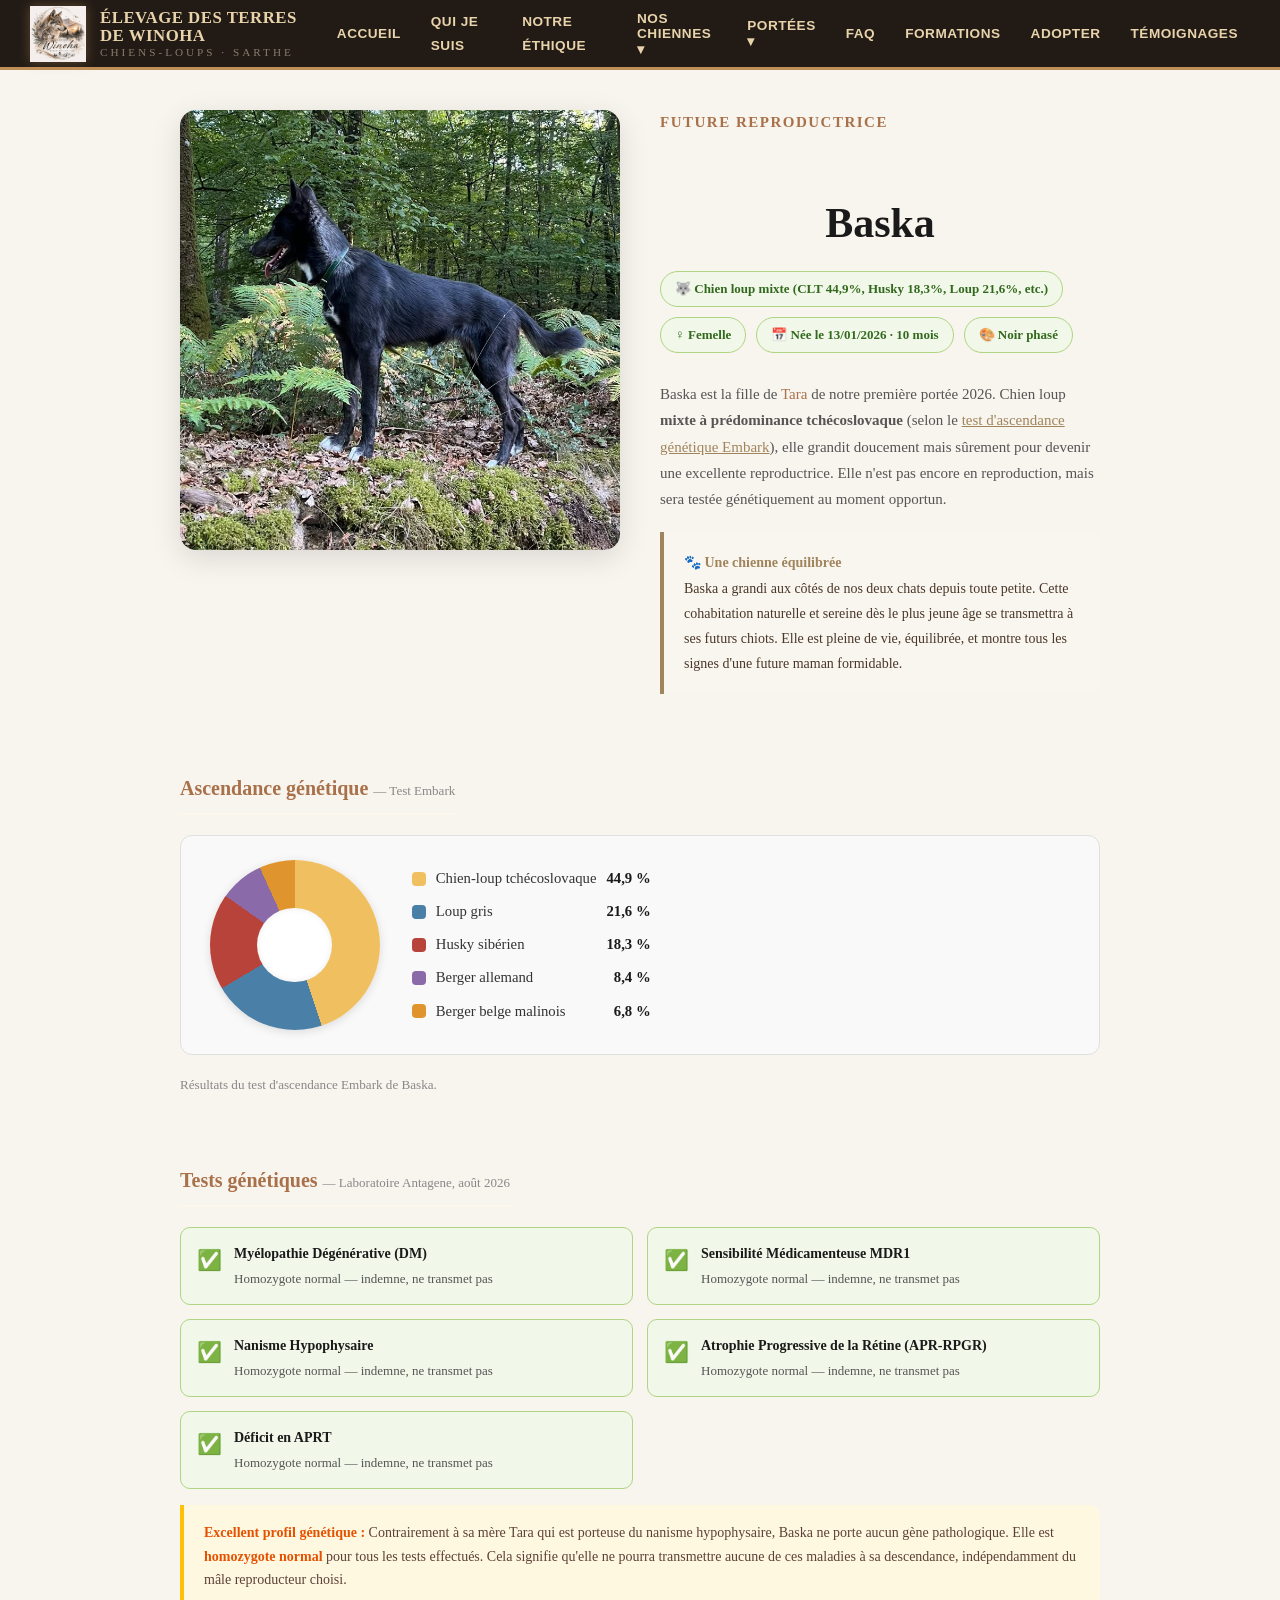
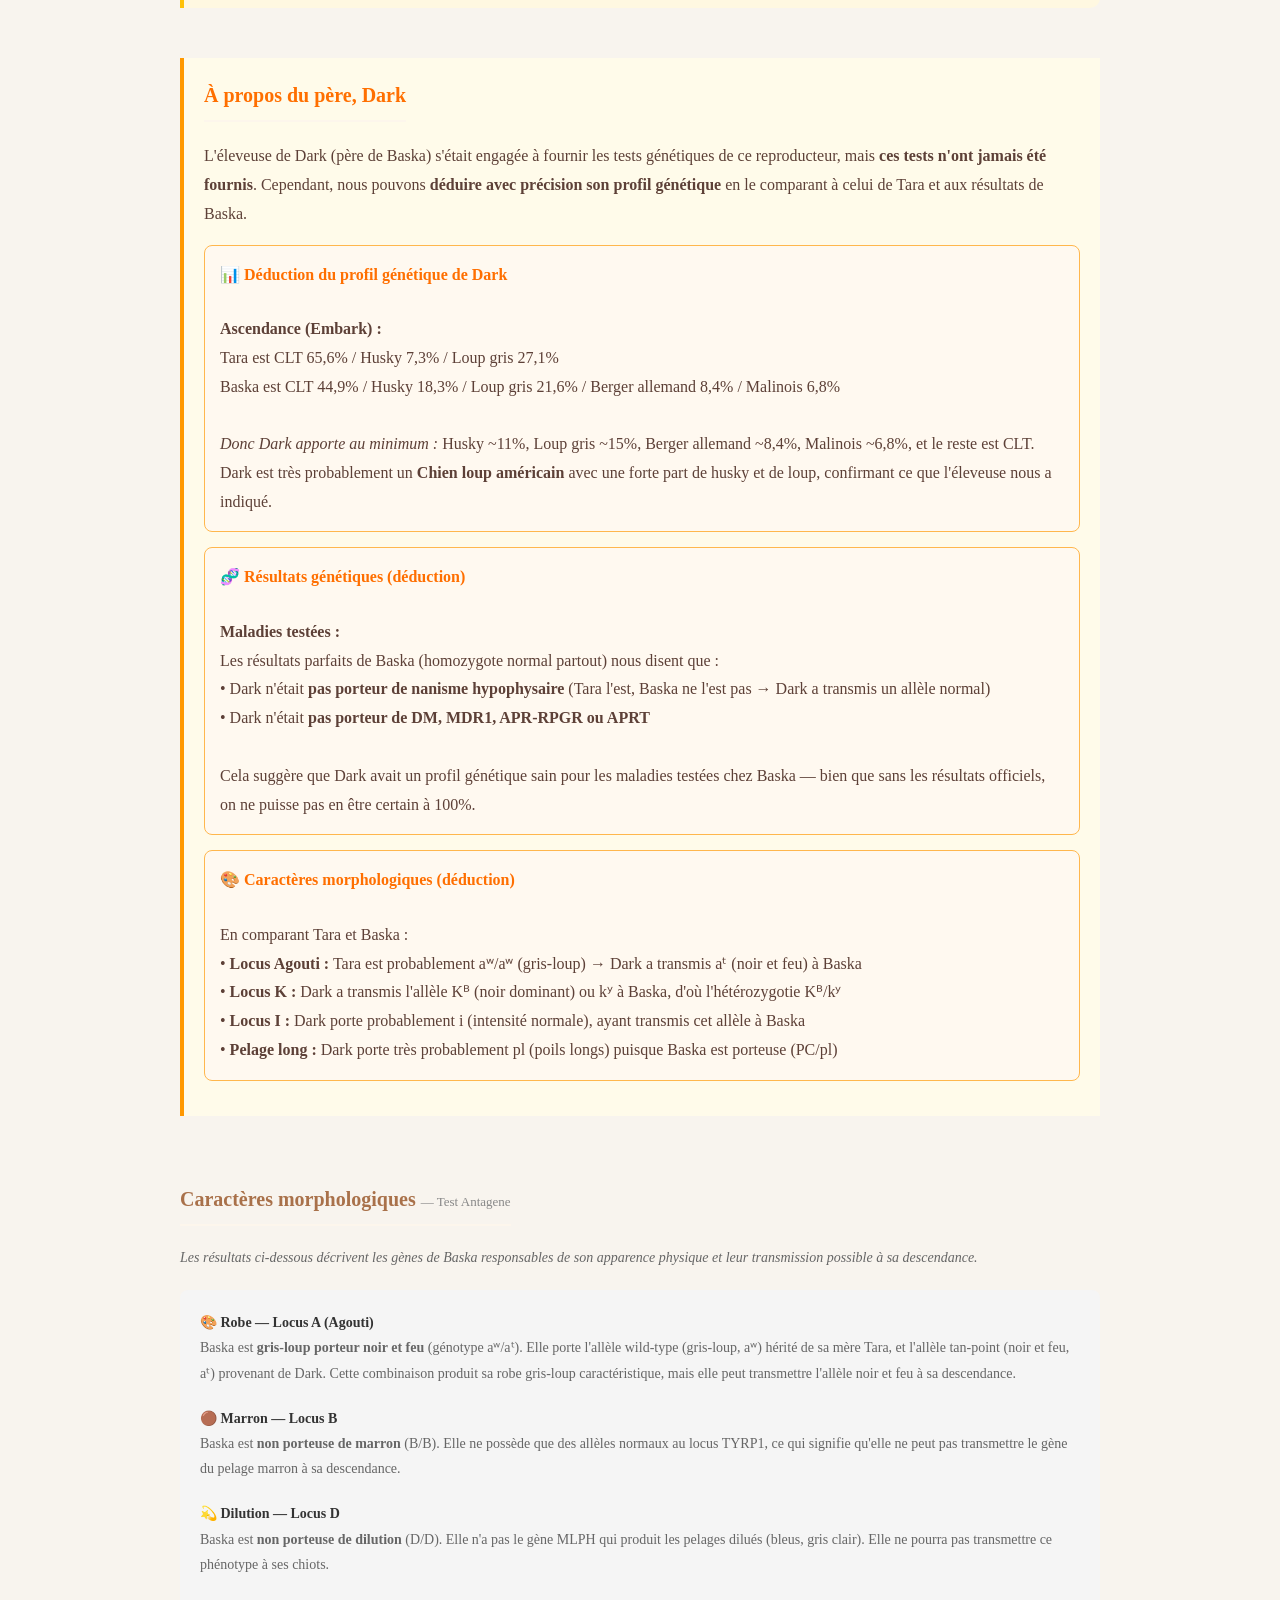
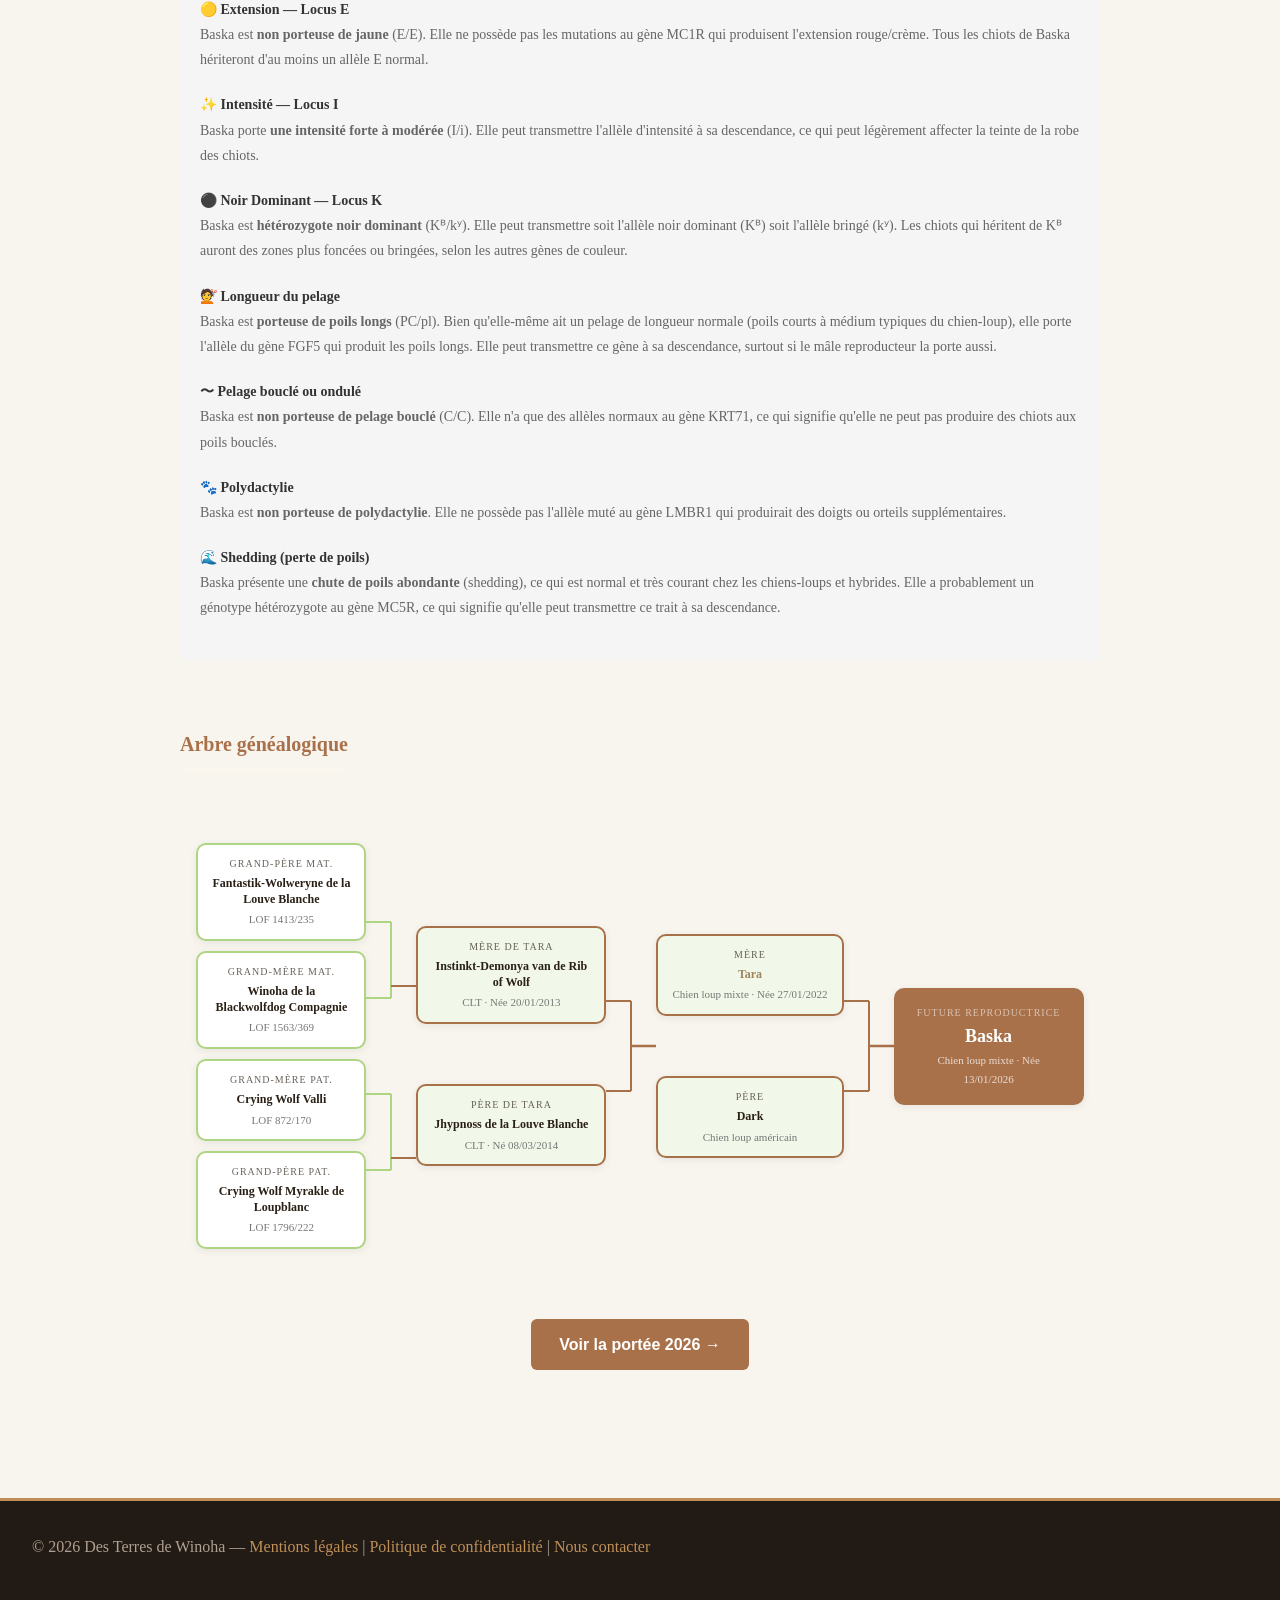
==== commit 2c2f74ac: "Add files via upload" ====
--- a/Baska.html
+++ b/Baska.html
@@ -124,41 +124,99 @@
   <div class="section-fiche" style="background:#fffbea; border-left:4px solid #ff9800; padding:20px;">
     <h2 style="color:#ff6f00; margin-top:0;">À propos du père, Dark</h2>
     <p style="color:#5d4037; line-height:1.8;">
-      L'éleveur de Dark (père de Baska) s'était engagé à fournir les tests génétiques de ce reproducteur, mais <strong>ces tests n'ont jamais été fournis</strong>. Cependant, nous pouvons <strong>deviner son profil génétique</strong> en observant les résultats de Baska :
+      L'éleveuse de Dark (père de Baska) s'était engagée à fournir les tests génétiques de ce reproducteur, mais <strong>ces tests n'ont jamais été fournis</strong>. Cependant, nous pouvons <strong>déduire avec précision son profil génétique</strong> en le comparant à celui de Tara et aux résultats de Baska.
     </p>
-    <ul style="color:#5d4037; line-height:1.8;">
-      <li><strong>Apport génétique clair :</strong> Dark a transmis à Baska 21,6 % de loup gris, 18,3 % de husky sibérien, 8,4 % de berger allemand et 6,8 % de berger belge malinois.</li>
-      <li><strong>Gènes pathologiques :</strong> Les résultats parfaits de Baska (homozygote normal partout) suggèrent que Dark n'était pas porteur des maladies testées — du moins pour celles où Baska a reçu des allèles de son père.</li>
-      <li><strong>Caractères morphologiques :</strong> Baska porte l'allèle de dilatation (Kᴮ/kʸ, noir dominant ou bringé), ce qui peut provenir de Dark.</li>
-    </ul>
-    <p style="color:#5d4037; font-style:italic;">Cette transparence sur les données manquantes illustre l'importance de travailler avec des éleveurs responsables qui testent et partagent les résultats génétiques de leurs reproducteurs.</p>
+    
+    <div style="background:#fff9f0; padding:15px; border-radius:8px; margin:15px 0; border:1px solid #ffb74d;">
+      <strong style="color:#ff6f00;">📊 Déduction du profil génétique de Dark</strong><br><br>
+      <span style="color:#5d4037; line-height:1.8;">
+        <strong>Ascendance (Embark) :</strong><br>
+        Tara est CLT 65,6% / Husky 7,3% / Loup gris 27,1%<br>
+        Baska est CLT 44,9% / Husky 18,3% / Loup gris 21,6% / Berger allemand 8,4% / Malinois 6,8%<br>
+        <br>
+        <em>Donc Dark apporte au minimum :</em> Husky ~11%, Loup gris ~15%, Berger allemand ~8,4%, Malinois ~6,8%, et le reste est CLT. Dark est très probablement un <strong>Chien loup américain</strong> avec une forte part de husky et de loup, confirmant ce que l'éleveuse nous a indiqué.<br>
+      </span>
+    </div>
+
+    <div style="background:#fff9f0; padding:15px; border-radius:8px; margin:15px 0; border:1px solid #ffb74d;">
+      <strong style="color:#ff6f00;">🧬 Résultats génétiques (déduction)</strong><br><br>
+      <span style="color:#5d4037; line-height:1.8;">
+        <strong>Maladies testées :</strong><br>
+        Les résultats parfaits de Baska (homozygote normal partout) nous disent que :<br>
+        • Dark n'était <strong>pas porteur de nanisme hypophysaire</strong> (Tara l'est, Baska ne l'est pas → Dark a transmis un allèle normal)<br>
+        • Dark n'était <strong>pas porteur de DM, MDR1, APR-RPGR ou APRT</strong><br>
+        <br>
+        Cela suggère que Dark avait un profil génétique sain pour les maladies testées chez Baska — bien que sans les résultats officiels, on ne puisse pas en être certain à 100%.
+      </span>
+    </div>
+
+    <div style="background:#fff9f0; padding:15px; border-radius:8px; margin:15px 0; border:1px solid #ffb74d;">
+      <strong style="color:#ff6f00;">🎨 Caractères morphologiques (déduction)</strong><br><br>
+      <span style="color:#5d4037; line-height:1.8;">
+        En comparant Tara et Baska :<br>
+        • <strong>Locus Agouti :</strong> Tara est probablement aʷ/aʷ (gris-loup) → Dark a transmis aᵗ (noir et feu) à Baska<br>
+        • <strong>Locus K :</strong> Dark a transmis l'allèle Kᴮ (noir dominant) ou kʸ à Baska, d'où l'hétérozygotie Kᴮ/kʸ<br>
+        • <strong>Locus I :</strong> Dark porte probablement i (intensité normale), ayant transmis cet allèle à Baska<br>
+        • <strong>Pelage long :</strong> Dark porte très probablement pl (poils longs) puisque Baska est porteuse (PC/pl)
+      </span>
+    </div>
   </div>
 
   <!-- CARACTÈRES MORPHOLOGIQUES -->
   <div class="section-fiche">
-    <h2>Caractères morphologiques <span style="font-size:13px; font-weight:400; color:#888;">— Test Embark</span></h2>
+    <h2>Caractères morphologiques <span style="font-size:13px; font-weight:400; color:#888;">— Test Antagene</span></h2>
     
     <p style="color:#666; font-size:14px; margin-bottom:20px; font-style:italic;">Les résultats ci-dessous décrivent les gènes de Baska responsables de son apparence physique et leur transmission possible à sa descendance.</p>
 
     <div style="background:#f5f5f5; padding:20px; border-radius:8px; font-size:14px; line-height:1.8; color:#333;">
       <div style="margin-bottom:20px;">
-        <strong style="color:#333;">🎨 Robe et couleur</strong><br>
-        <span style="color:#666;">Baska est <strong>gris-loup porteur de noir et feu</strong> (génotype aⁿ/aᵗ au locus Agouti). Elle ne porte aucun gène de dilution (D/D), d'extension jaune (E/E) ou de marron (B/B), ce qui confirme sa robe gris/noir typique du chien-loup.</span>
-      </div>
-
-      <div style="margin-bottom:20px;">
-        <strong style="color:#333;">✨ Intensité et dominance</strong><br>
-        <span style="color:#666;">Baska porte <strong>une intensité forte à modérée</strong> (I/i), ce qui donne une teinte intermédiaire. Au locus K (noir dominant), elle est <strong>hétérozygote Kᴮ/kʸ</strong>, ce qui signifie qu'elle peut transmettre un allèle de noir dominant ou de bringé à sa descendance.</span>
-      </div>
-
-      <div style="margin-bottom:20px;">
-        <strong style="color:#333;">💇 Longueur et texture du pelage</strong><br>
-        <span style="color:#666;">Baska est <strong>porteuse de poils longs</strong> (PC/pl). Bien qu'elle-même ait des poils normaux, elle peut transmettre le gène de poils longs à sa descendance si elle est accouplée avec un mâle qui porte également ce gène. Elle ne porte pas le gène de pelage bouclé/ondulé (C/C).</span>
-      </div>
-
-      <div style="margin-bottom:20px;">
-        <strong style="color:#333;">🐾 Autres caractéristiques</strong><br>
-        <span style="color:#666;">Baska n'est pas porteuse de polydactylie (doigts supplémentaires). Elle présente une <strong>chute de poils abondante</strong> (shedding), ce qui est très courant chez les chiens-loups.</span>
+        <strong style="color:#333;">🎨 Robe — Locus A (Agouti)</strong><br>
+        <span style="color:#666;">Baska est <strong>gris-loup porteur noir et feu</strong> (génotype aʷ/aᵗ). Elle porte l'allèle wild-type (gris-loup, aʷ) hérité de sa mère Tara, et l'allèle tan-point (noir et feu, aᵗ) provenant de Dark. Cette combinaison produit sa robe gris-loup caractéristique, mais elle peut transmettre l'allèle noir et feu à sa descendance.</span>
+      </div>
+
+      <div style="margin-bottom:20px;">
+        <strong style="color:#333;">🟤 Marron — Locus B</strong><br>
+        <span style="color:#666;">Baska est <strong>non porteuse de marron</strong> (B/B). Elle ne possède que des allèles normaux au locus TYRP1, ce qui signifie qu'elle ne peut pas transmettre le gène du pelage marron à sa descendance.</span>
+      </div>
+
+      <div style="margin-bottom:20px;">
+        <strong style="color:#333;">💫 Dilution — Locus D</strong><br>
+        <span style="color:#666;">Baska est <strong>non porteuse de dilution</strong> (D/D). Elle n'a pas le gène MLPH qui produit les pelages dilués (bleus, gris clair). Elle ne pourra pas transmettre ce phénotype à ses chiots.</span>
+      </div>
+
+      <div style="margin-bottom:20px;">
+        <strong style="color:#333;">🟡 Extension — Locus E</strong><br>
+        <span style="color:#666;">Baska est <strong>non porteuse de jaune</strong> (E/E). Elle ne possède pas les mutations au gène MC1R qui produisent l'extension rouge/crème. Tous les chiots de Baska hériteront d'au moins un allèle E normal.</span>
+      </div>
+
+      <div style="margin-bottom:20px;">
+        <strong style="color:#333;">✨ Intensité — Locus I</strong><br>
+        <span style="color:#666;">Baska porte <strong>une intensité forte à modérée</strong> (I/i). Elle peut transmettre l'allèle d'intensité à sa descendance, ce qui peut légèrement affecter la teinte de la robe des chiots.</span>
+      </div>
+
+      <div style="margin-bottom:20px;">
+        <strong style="color:#333;">⚫ Noir Dominant — Locus K</strong><br>
+        <span style="color:#666;">Baska est <strong>hétérozygote noir dominant</strong> (Kᴮ/kʸ). Elle peut transmettre soit l'allèle noir dominant (Kᴮ) soit l'allèle bringé (kʸ). Les chiots qui héritent de Kᴮ auront des zones plus foncées ou bringées, selon les autres gènes de couleur.</span>
+      </div>
+
+      <div style="margin-bottom:20px;">
+        <strong style="color:#333;">💇 Longueur du pelage</strong><br>
+        <span style="color:#666;">Baska est <strong>porteuse de poils longs</strong> (PC/pl). Bien qu'elle-même ait un pelage de longueur normale (poils courts à médium typiques du chien-loup), elle porte l'allèle du gène FGF5 qui produit les poils longs. Elle peut transmettre ce gène à sa descendance, surtout si le mâle reproducteur la porte aussi.</span>
+      </div>
+
+      <div style="margin-bottom:20px;">
+        <strong style="color:#333;">〜 Pelage bouclé ou ondulé</strong><br>
+        <span style="color:#666;">Baska est <strong>non porteuse de pelage bouclé</strong> (C/C). Elle n'a que des allèles normaux au gène KRT71, ce qui signifie qu'elle ne peut pas produire des chiots aux poils bouclés.</span>
+      </div>
+
+      <div style="margin-bottom:20px;">
+        <strong style="color:#333;">🐾 Polydactylie</strong><br>
+        <span style="color:#666;">Baska est <strong>non porteuse de polydactylie</strong>. Elle ne possède pas l'allèle muté au gène LMBR1 qui produirait des doigts ou orteils supplémentaires.</span>
+      </div>
+
+      <div style="margin-bottom:20px;">
+        <strong style="color:#333;">🌊 Shedding (perte de poils)</strong><br>
+        <span style="color:#666;">Baska présente une <strong>chute de poils abondante</strong> (shedding), ce qui est normal et très courant chez les chiens-loups et hybrides. Elle a probablement un génotype hétérozygote au gène MC5R, ce qui signifie qu'elle peut transmettre ce trait à sa descendance.</span>
       </div>
     </div>
   </div>
@@ -170,7 +228,77 @@
 
       <div class="arbre">
 
-        <!-- COL PARENTS -->
+        <!-- COL GRANDS-PARENTS MATERNELS (mère de la mère / père de la mère) -->
+        <div class="arbre-col col-gparents">
+          <!-- Grands-parents via Demonya -->
+          <div class="noeud noeud-gparent">
+            <div class="noeud-label">Grand-père mat.</div>
+            <div class="noeud-nom">Fantastik-Wolweryne de la Louve Blanche</div>
+            <div class="noeud-detail">LOF 1413/235</div>
+          </div>
+          <div class="noeud noeud-gparent">
+            <div class="noeud-label">Grand-mère mat.</div>
+            <div class="noeud-nom">Winoha de la Blackwolfdog Compagnie</div>
+            <div class="noeud-detail">LOF 1563/369</div>
+          </div>
+          <!-- Grands-parents via Jhypnoss -->
+          <div class="noeud noeud-gparent">
+            <div class="noeud-label">Grand-mère pat.</div>
+            <div class="noeud-nom">Crying Wolf Valli</div>
+            <div class="noeud-detail">LOF 872/170</div>
+          </div>
+          <div class="noeud noeud-gparent">
+            <div class="noeud-label">Grand-père pat.</div>
+            <div class="noeud-nom">Crying Wolf Myrakle de Loupblanc</div>
+            <div class="noeud-detail">LOF 1796/222</div>
+          </div>
+        </div>
+
+        <!-- CONNECTEUR grands-parents → parents -->
+        <svg class="connecteur" width="50" height="340" viewBox="0 0 50 340">
+          <!-- Ligne grand-mère mat → mère -->
+          <line x1="0" y1="46" x2="25" y2="46" stroke="#aed581" stroke-width="2"/>
+          <line x1="25" y1="46" x2="25" y2="110" stroke="#aed581" stroke-width="2"/>
+          <!-- Ligne grand-père mat → mère -->
+          <line x1="0" y1="122" x2="25" y2="122" stroke="#aed581" stroke-width="2"/>
+          <line x1="25" y1="122" x2="25" y2="110" stroke="#aed581" stroke-width="2"/>
+          <!-- Ligne vers mère -->
+          <line x1="25" y1="110" x2="50" y2="110" stroke="var(--orange)" stroke-width="2"/>
+
+          <!-- Ligne grand-mère pat → père -->
+          <line x1="0" y1="218" x2="25" y2="218" stroke="#aed581" stroke-width="2"/>
+          <line x1="25" y1="218" x2="25" y2="282" stroke="#aed581" stroke-width="2"/>
+          <!-- Ligne grand-père pat → père -->
+          <line x1="0" y1="294" x2="25" y2="294" stroke="#aed581" stroke-width="2"/>
+          <line x1="25" y1="294" x2="25" y2="282" stroke="#aed581" stroke-width="2"/>
+          <!-- Ligne vers père -->
+          <line x1="25" y1="282" x2="50" y2="282" stroke="var(--orange)" stroke-width="2"/>
+        </svg>
+
+        <!-- COL PARENTS DE TARA -->
+        <div class="arbre-col col-parents">
+          <div class="noeud noeud-parent">
+            <div class="noeud-label">Mère de Tara</div>
+            <div class="noeud-nom">Instinkt-Demonya van de Rib of Wolf</div>
+            <div class="noeud-detail">CLT · Née 20/01/2013</div>
+          </div>
+          <div class="noeud noeud-parent">
+            <div class="noeud-label">Père de Tara</div>
+            <div class="noeud-nom">Jhypnoss de la Louve Blanche</div>
+            <div class="noeud-detail">CLT · Né 08/03/2014</div>
+          </div>
+        </div>
+
+        <!-- CONNECTEUR parents Tara → Tara -->
+        <svg class="connecteur" width="50" height="200" viewBox="0 0 50 200">
+          <line x1="0" y1="55" x2="25" y2="55" stroke="var(--orange)" stroke-width="2"/>
+          <line x1="25" y1="55" x2="25" y2="100" stroke="var(--orange)" stroke-width="2"/>
+          <line x1="0" y1="145" x2="25" y2="145" stroke="var(--orange)" stroke-width="2"/>
+          <line x1="25" y1="145" x2="25" y2="100" stroke="var(--orange)" stroke-width="2"/>
+          <line x1="25" y1="100" x2="50" y2="100" stroke="var(--orange)" stroke-width="2.5"/>
+        </svg>
+
+        <!-- COL TARA ET DARK -->
         <div class="arbre-col col-parents">
           <div class="noeud noeud-parent">
             <div class="noeud-label">Mère</div>
@@ -184,7 +312,7 @@
           </div>
         </div>
 
-        <!-- CONNECTEUR parents → Baska -->
+        <!-- CONNECTEUR parents Baska → Baska -->
         <svg class="connecteur" width="50" height="200" viewBox="0 0 50 200">
           <line x1="0" y1="55" x2="25" y2="55" stroke="var(--orange)" stroke-width="2"/>
           <line x1="25" y1="55" x2="25" y2="100" stroke="var(--orange)" stroke-width="2"/>
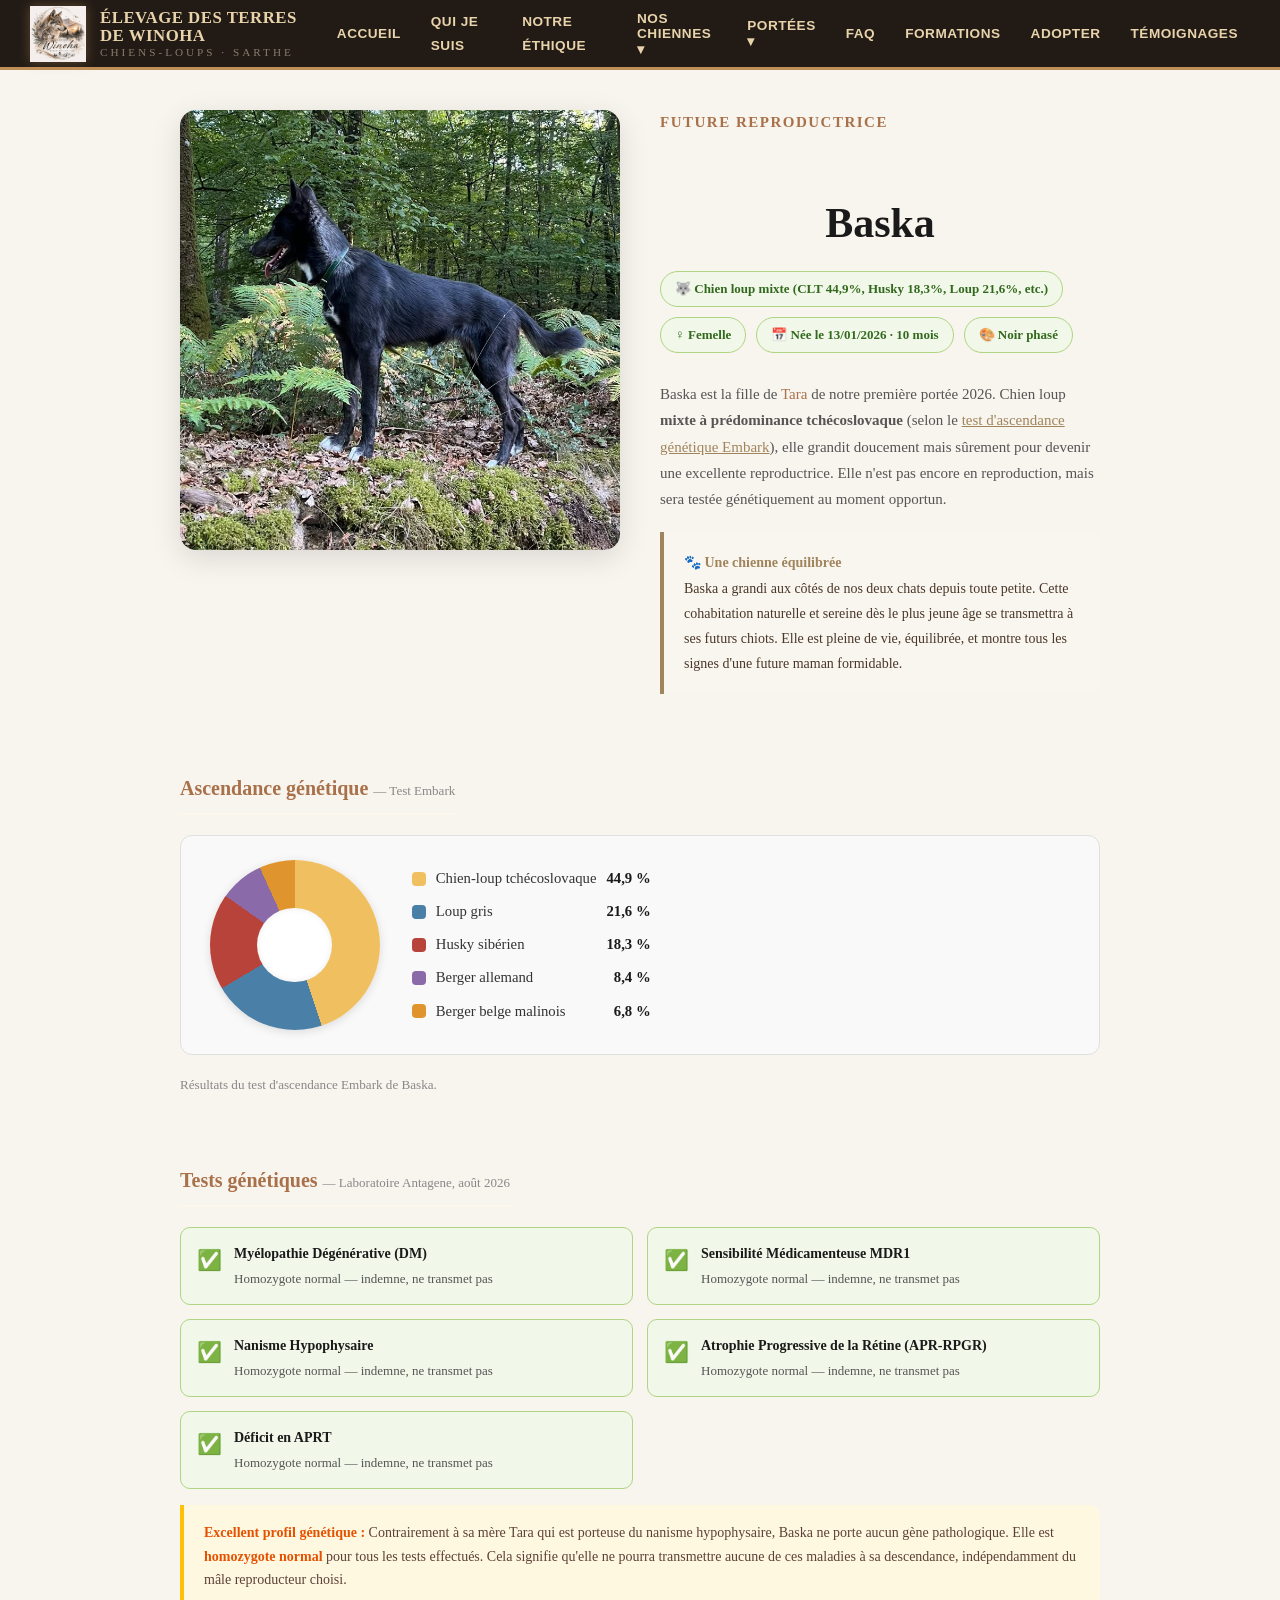
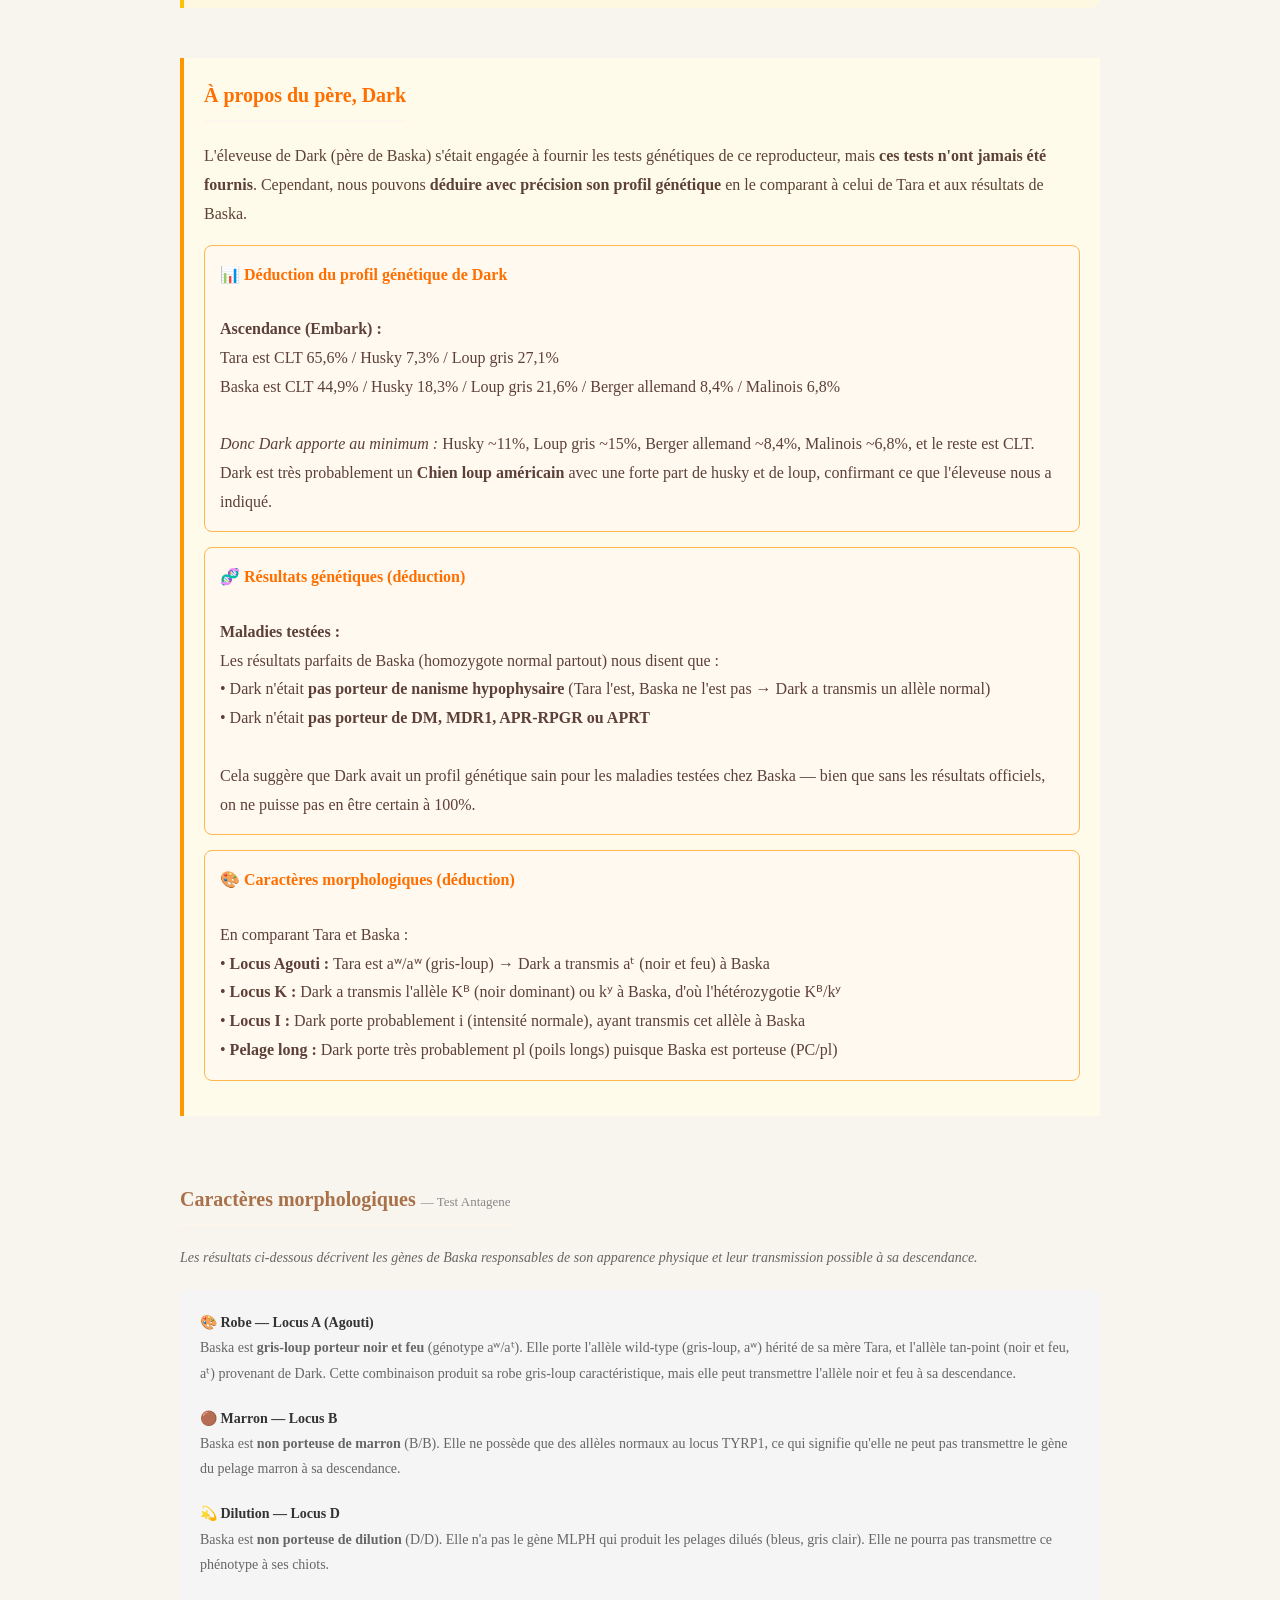
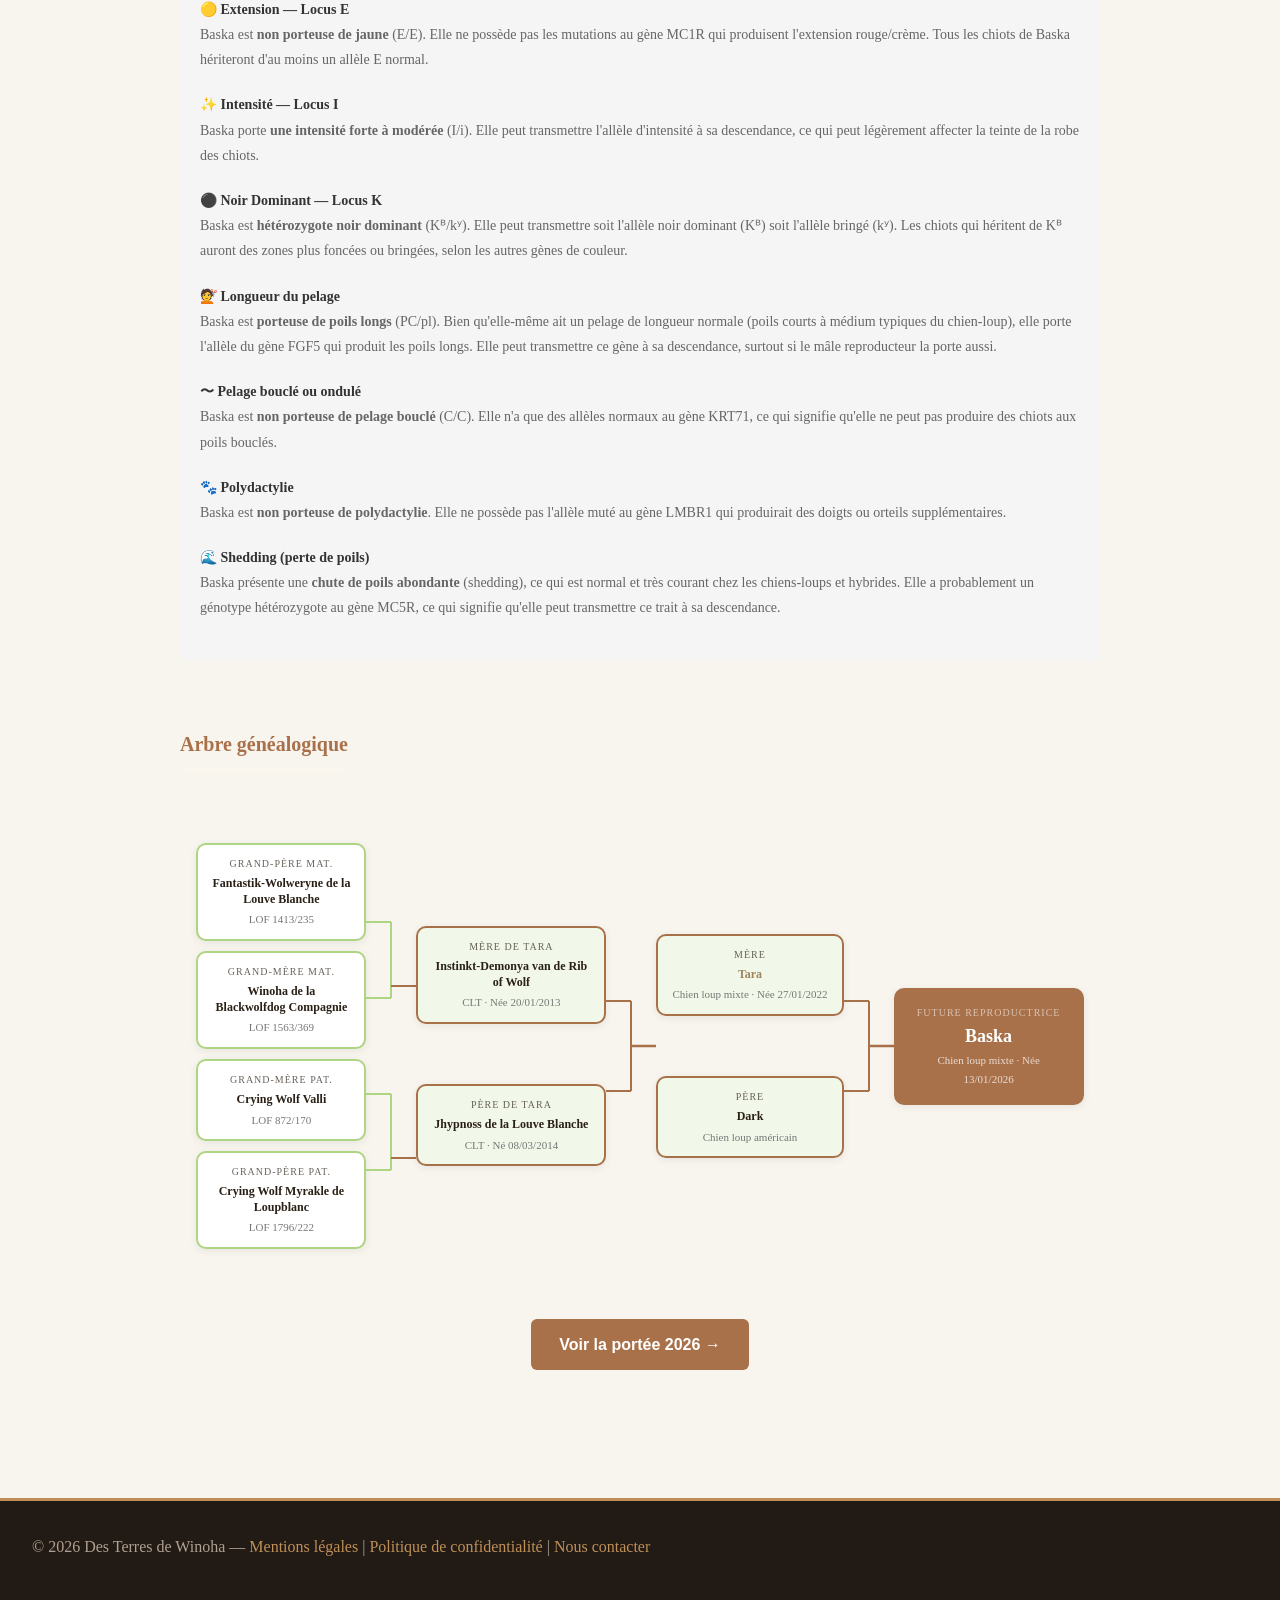
==== commit 06b684fc: "Baska.html" ====
--- a/Baska.html
+++ b/Baska.html
@@ -154,7 +154,7 @@
       <strong style="color:#ff6f00;">🎨 Caractères morphologiques (déduction)</strong><br><br>
       <span style="color:#5d4037; line-height:1.8;">
         En comparant Tara et Baska :<br>
-        • <strong>Locus Agouti :</strong> Tara est probablement aʷ/aʷ (gris-loup) → Dark a transmis aᵗ (noir et feu) à Baska<br>
+        • <strong>Locus Agouti :</strong> Tara est aʷ/aʷ (gris-loup) → Dark a transmis aᵗ (noir et feu) à Baska<br>
         • <strong>Locus K :</strong> Dark a transmis l'allèle Kᴮ (noir dominant) ou kʸ à Baska, d'où l'hétérozygotie Kᴮ/kʸ<br>
         • <strong>Locus I :</strong> Dark porte probablement i (intensité normale), ayant transmis cet allèle à Baska<br>
         • <strong>Pelage long :</strong> Dark porte très probablement pl (poils longs) puisque Baska est porteuse (PC/pl)
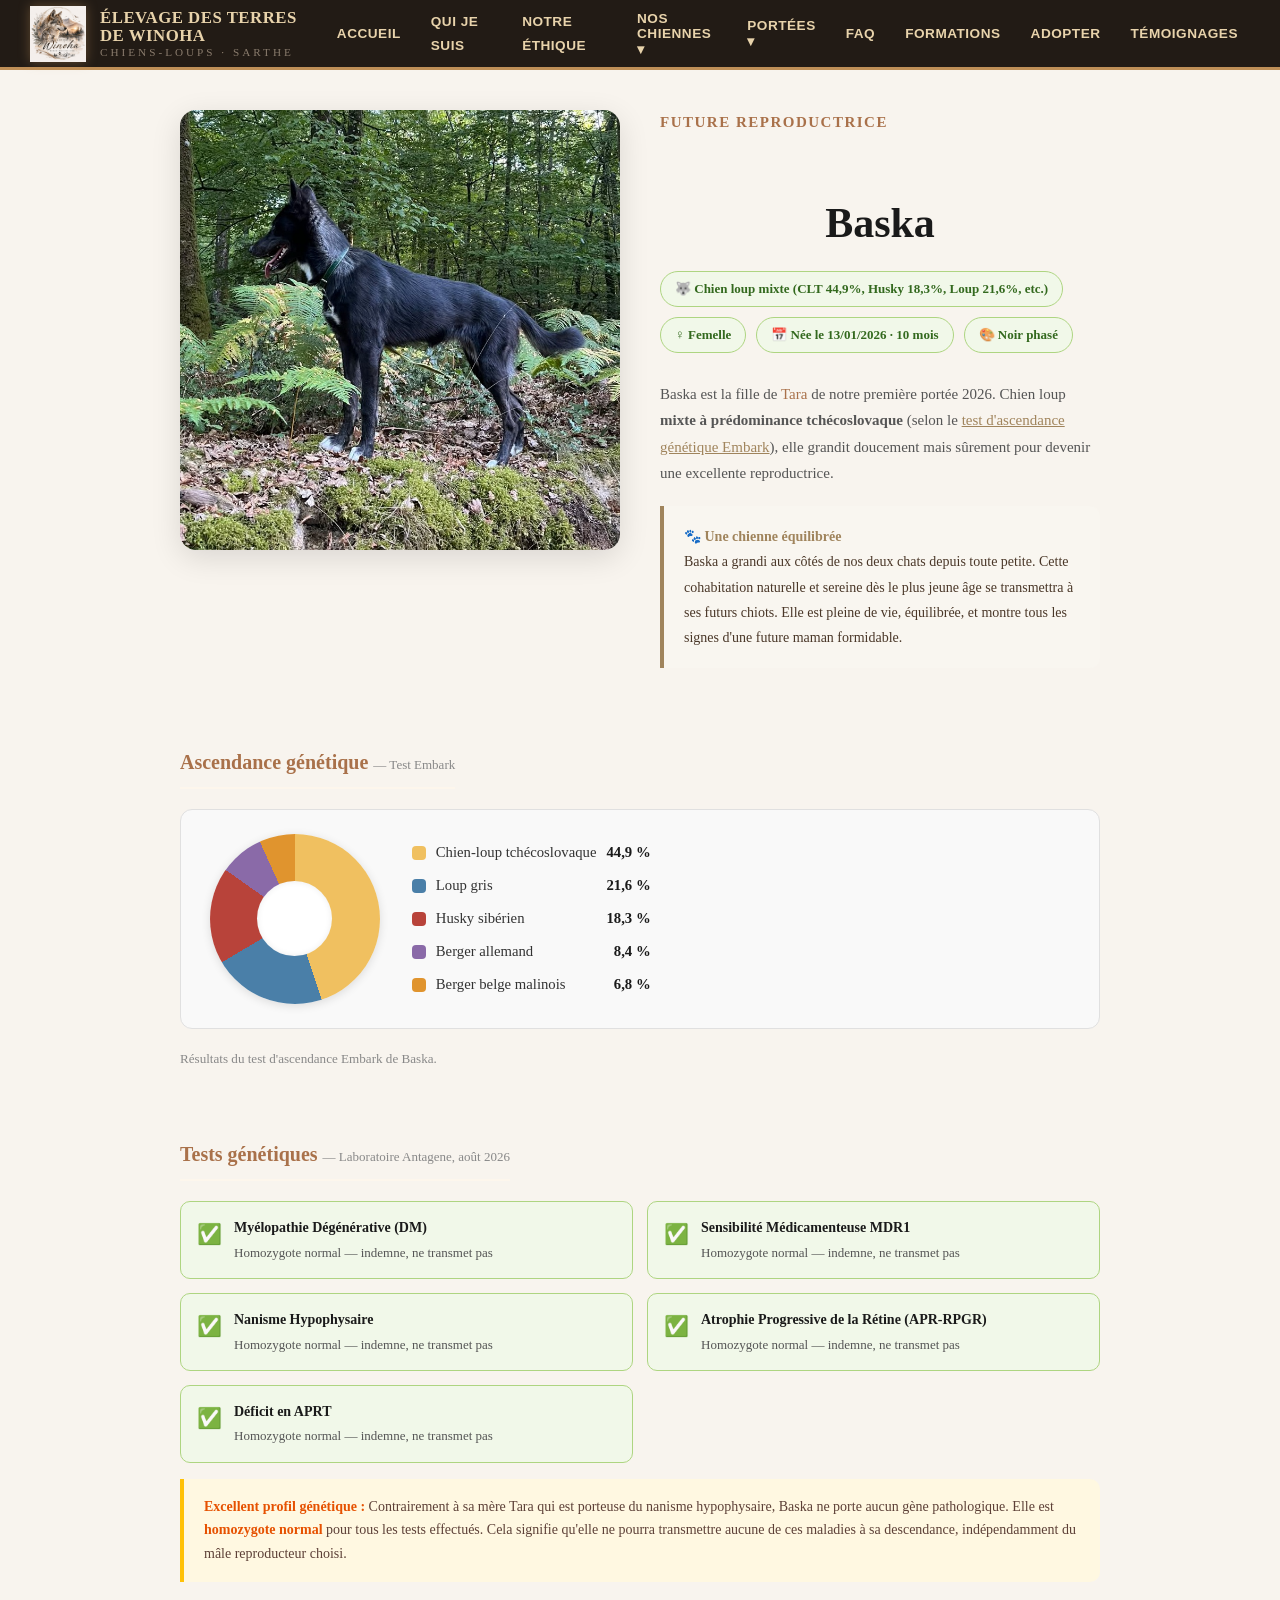
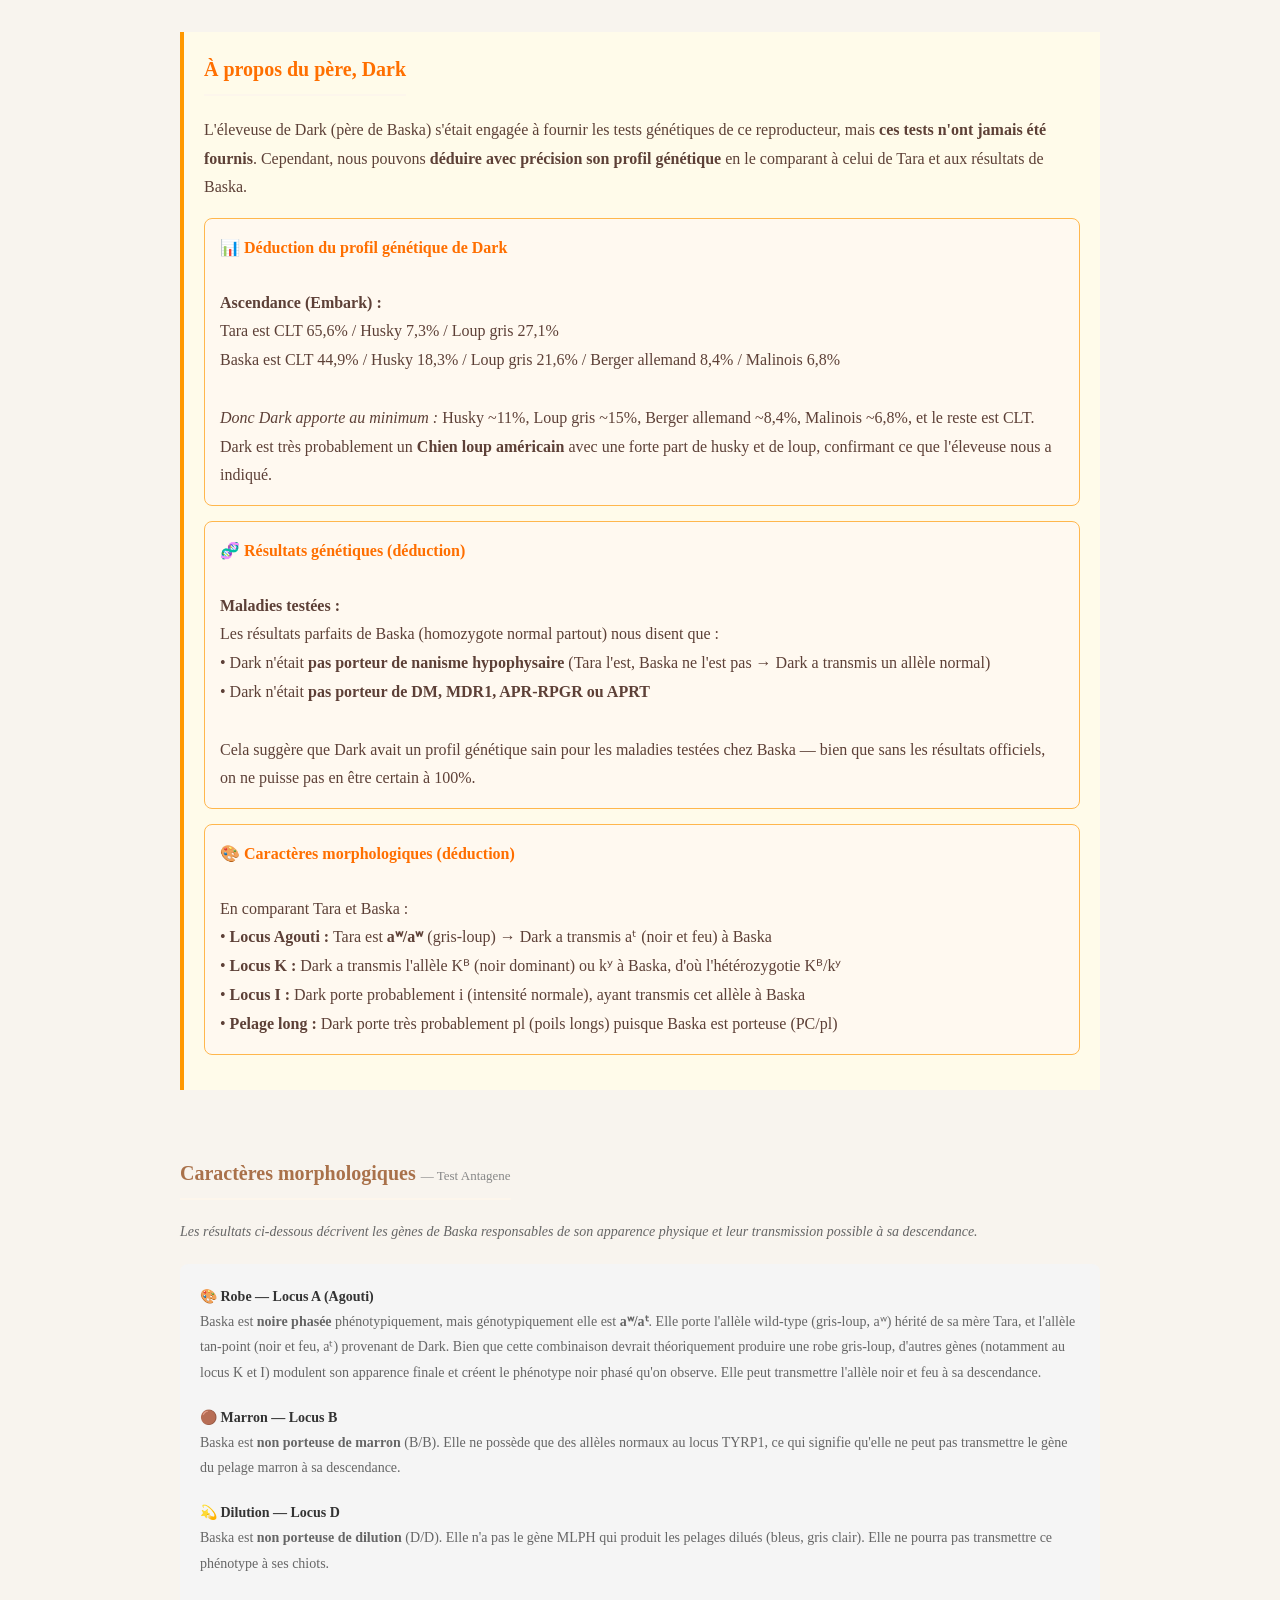
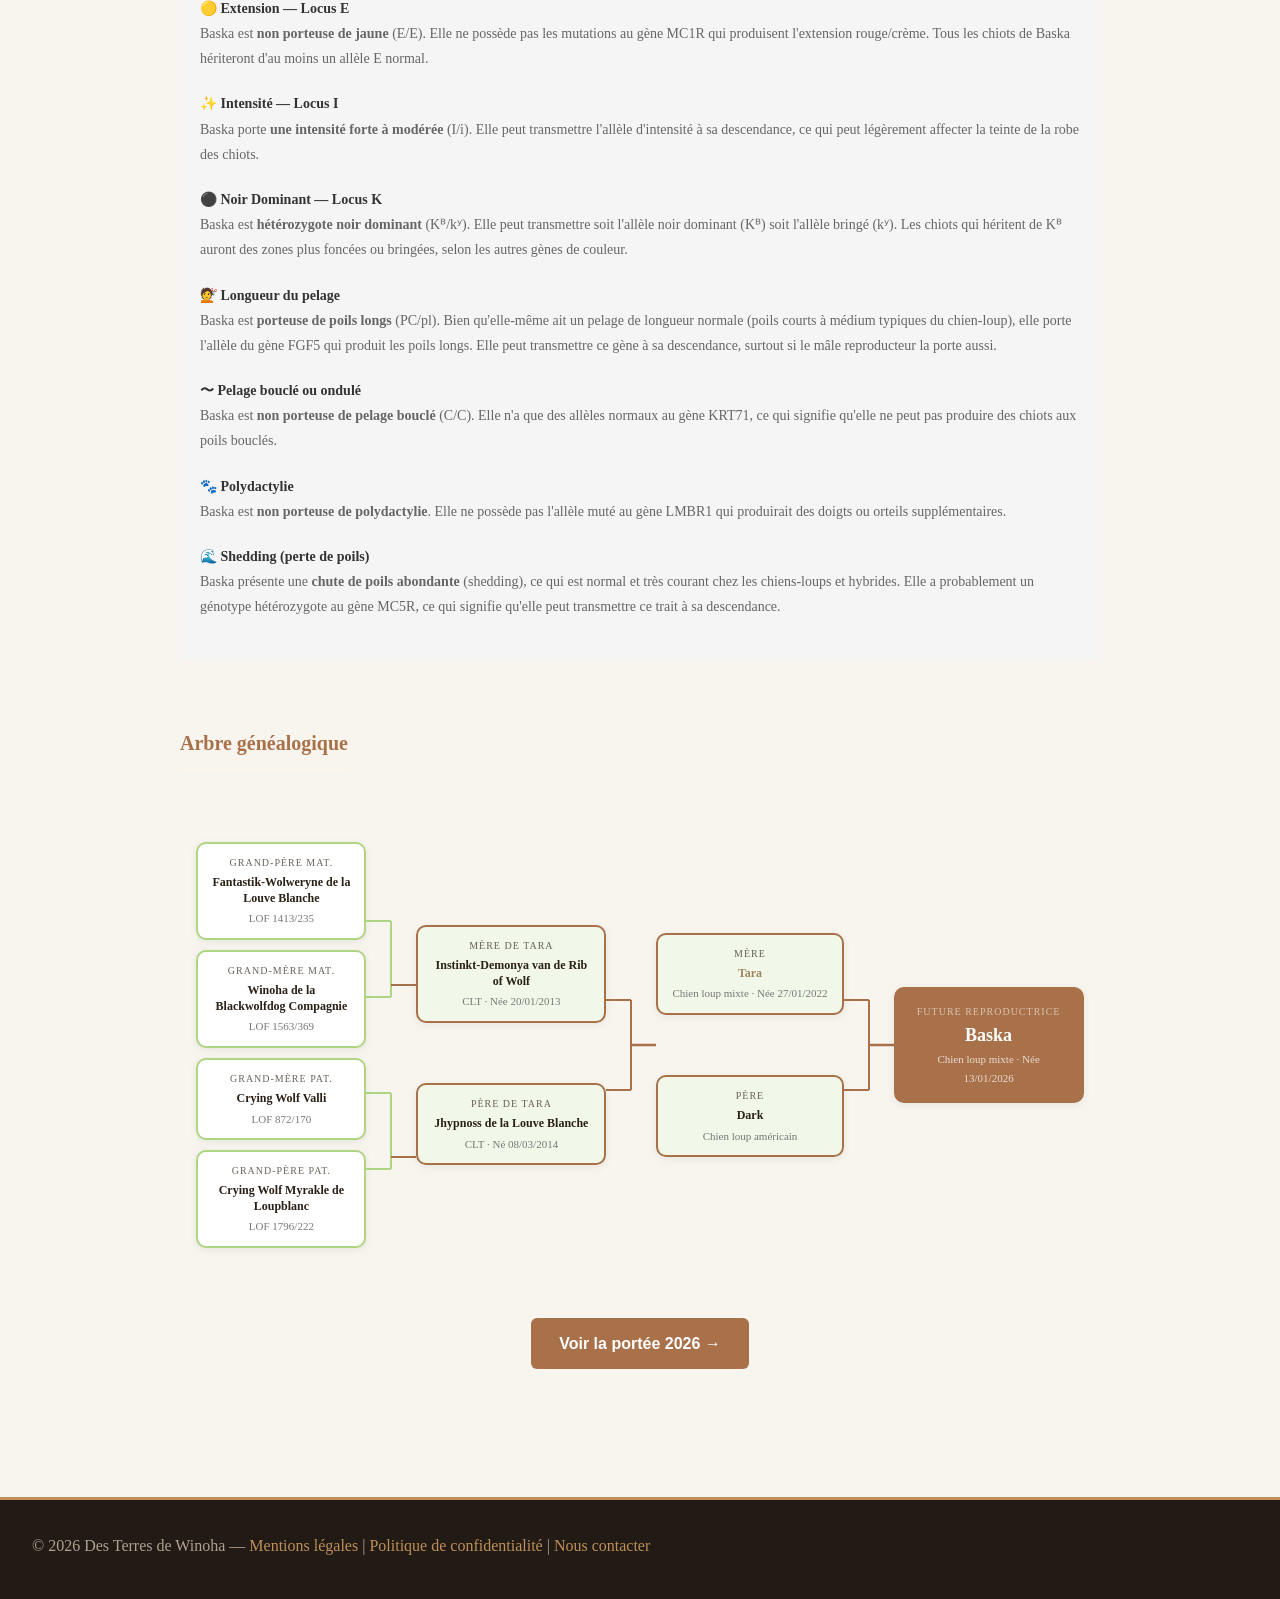
==== commit b714de9b: "Add files via upload" ====
--- a/Baska.html
+++ b/Baska.html
@@ -41,7 +41,7 @@
         <span class="badge">📅 Née le 13/01/2026 · <span id="age-baska"></span></span>
         <span class="badge">🎨 Noir phasé</span>
       </div>
-      <p style="color:#555; font-size:15px; line-height:1.75;">Baska est la fille de <a href="Tara.html">Tara</a> de notre première portée 2026. Chien loup <strong>mixte à prédominance tchécoslovaque</strong> (selon le <a href="#ascendance-embark" style="color:#a0845c; text-decoration:underline;">test d'ascendance génétique Embark</a>), elle grandit doucement mais sûrement pour devenir une excellente reproductrice. Elle n'est pas encore en reproduction, mais sera testée génétiquement au moment opportun.</p>
+      <p style="color:#555; font-size:15px; line-height:1.75;">Baska est la fille de <a href="Tara.html">Tara</a> de notre première portée 2026. Chien loup <strong>mixte à prédominance tchécoslovaque</strong> (selon le <a href="#ascendance-embark" style="color:#a0845c; text-decoration:underline;">test d'ascendance génétique Embark</a>), elle grandit doucement mais sûrement pour devenir une excellente reproductrice.</p>
 
       <div style="margin-top:20px; padding:18px 20px; background:#f9f6f0; border-left:4px solid #a0845c; border-radius:0 10px 10px 0; font-size:14px; line-height:1.8; color:#4a3728;">
         <strong style="color:#a0845c;">🐾 Une chienne équilibrée</strong><br>
@@ -154,7 +154,7 @@
       <strong style="color:#ff6f00;">🎨 Caractères morphologiques (déduction)</strong><br><br>
       <span style="color:#5d4037; line-height:1.8;">
         En comparant Tara et Baska :<br>
-        • <strong>Locus Agouti :</strong> Tara est aʷ/aʷ (gris-loup) → Dark a transmis aᵗ (noir et feu) à Baska<br>
+        • <strong>Locus Agouti :</strong> Tara est <strong>aʷ/aʷ</strong> (gris-loup) → Dark a transmis aᵗ (noir et feu) à Baska<br>
         • <strong>Locus K :</strong> Dark a transmis l'allèle Kᴮ (noir dominant) ou kʸ à Baska, d'où l'hétérozygotie Kᴮ/kʸ<br>
         • <strong>Locus I :</strong> Dark porte probablement i (intensité normale), ayant transmis cet allèle à Baska<br>
         • <strong>Pelage long :</strong> Dark porte très probablement pl (poils longs) puisque Baska est porteuse (PC/pl)
@@ -171,7 +171,7 @@
     <div style="background:#f5f5f5; padding:20px; border-radius:8px; font-size:14px; line-height:1.8; color:#333;">
       <div style="margin-bottom:20px;">
         <strong style="color:#333;">🎨 Robe — Locus A (Agouti)</strong><br>
-        <span style="color:#666;">Baska est <strong>gris-loup porteur noir et feu</strong> (génotype aʷ/aᵗ). Elle porte l'allèle wild-type (gris-loup, aʷ) hérité de sa mère Tara, et l'allèle tan-point (noir et feu, aᵗ) provenant de Dark. Cette combinaison produit sa robe gris-loup caractéristique, mais elle peut transmettre l'allèle noir et feu à sa descendance.</span>
+        <span style="color:#666;">Baska est <strong>noire phasée</strong> phénotypiquement, mais génotypiquement elle est <strong>aʷ/aᵗ</strong>. Elle porte l'allèle wild-type (gris-loup, aʷ) hérité de sa mère Tara, et l'allèle tan-point (noir et feu, aᵗ) provenant de Dark. Bien que cette combinaison devrait théoriquement produire une robe gris-loup, d'autres gènes (notamment au locus K et I) modulent son apparence finale et créent le phénotype noir phasé qu'on observe. Elle peut transmettre l'allèle noir et feu à sa descendance.</span>
       </div>
 
       <div style="margin-bottom:20px;">
